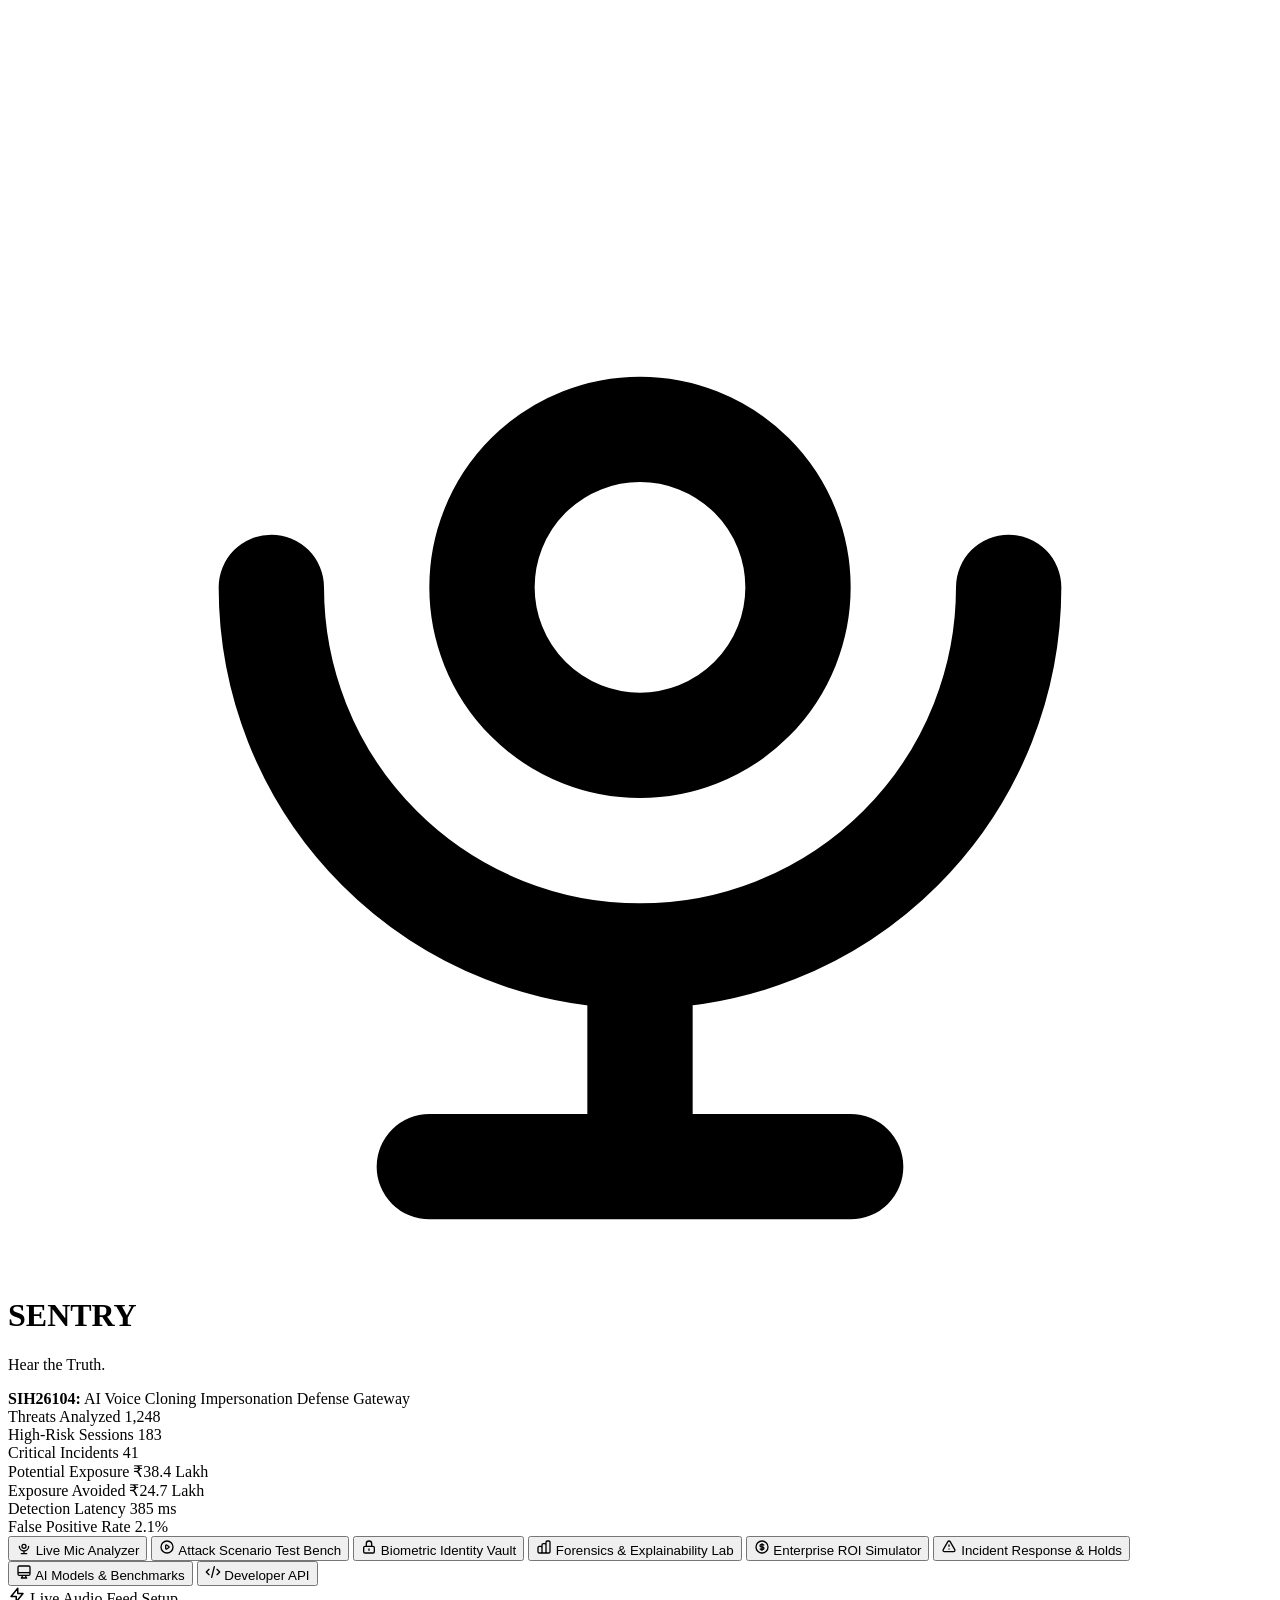
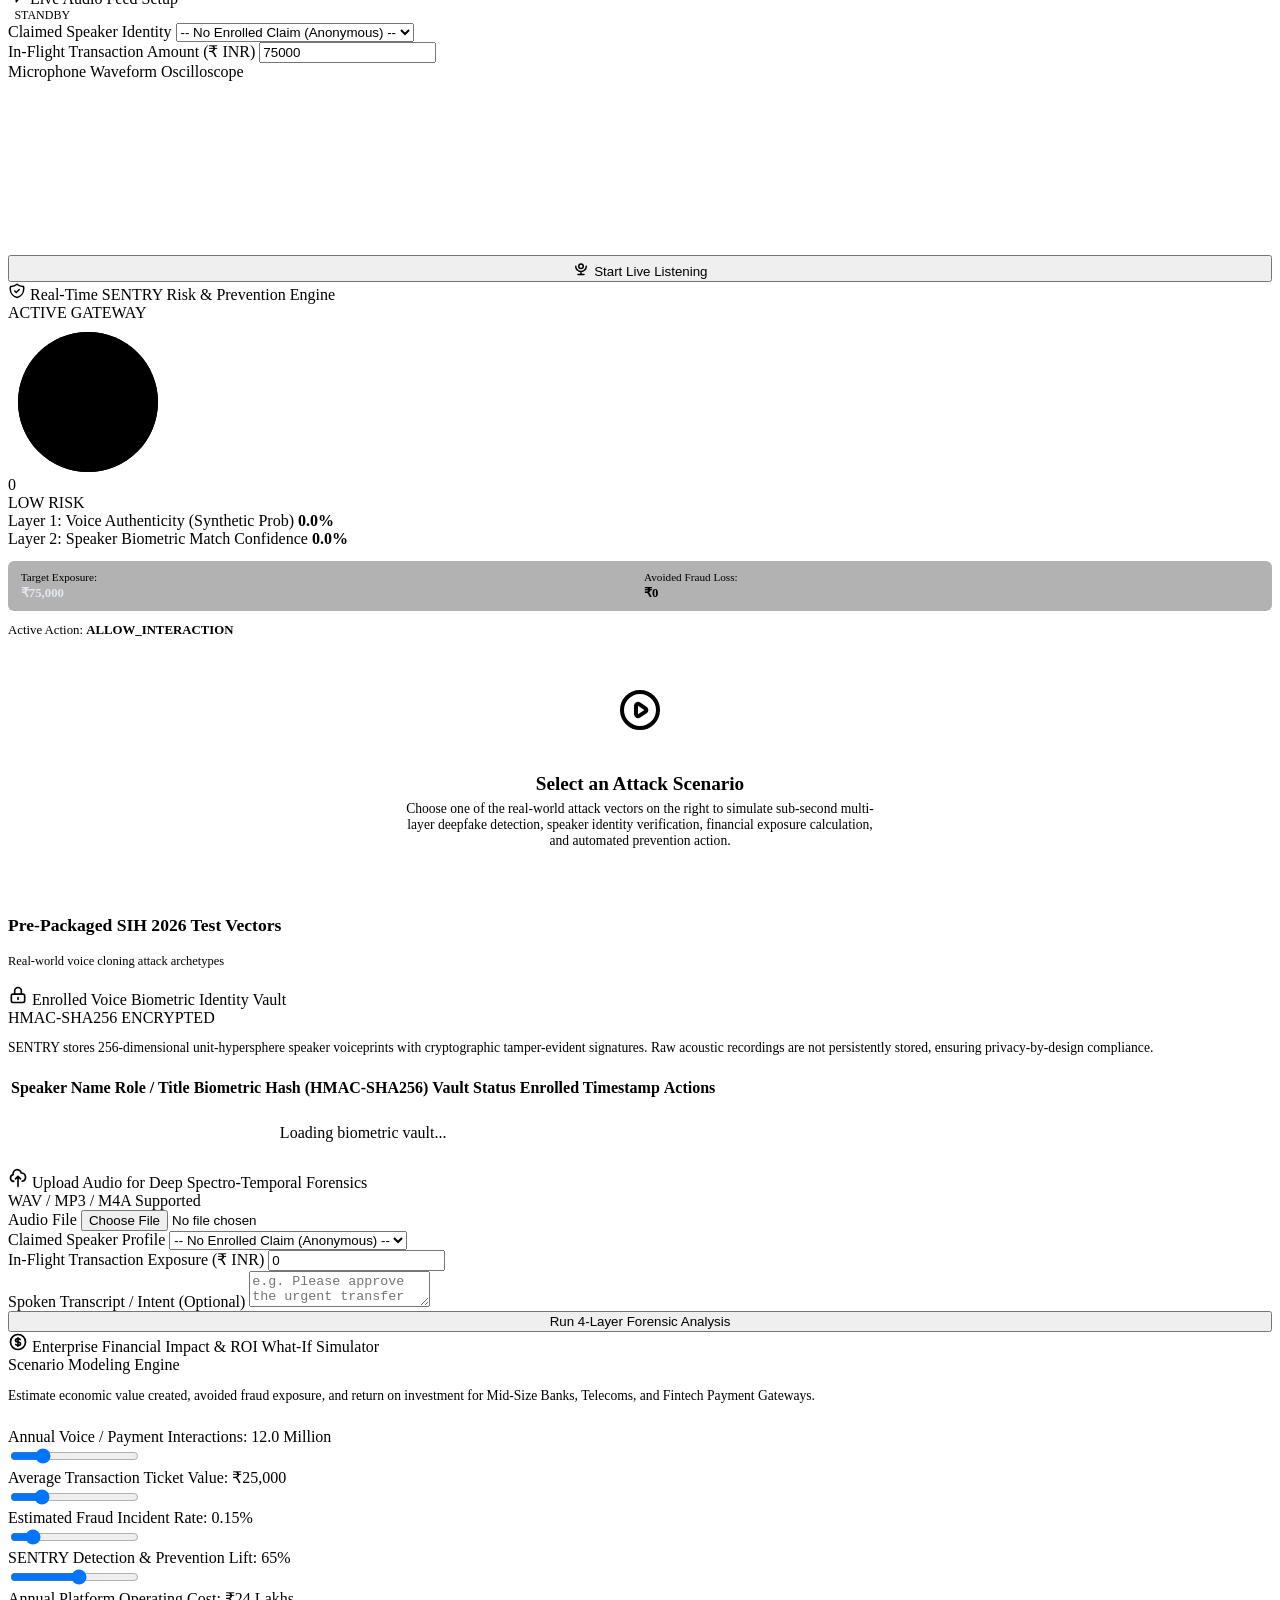
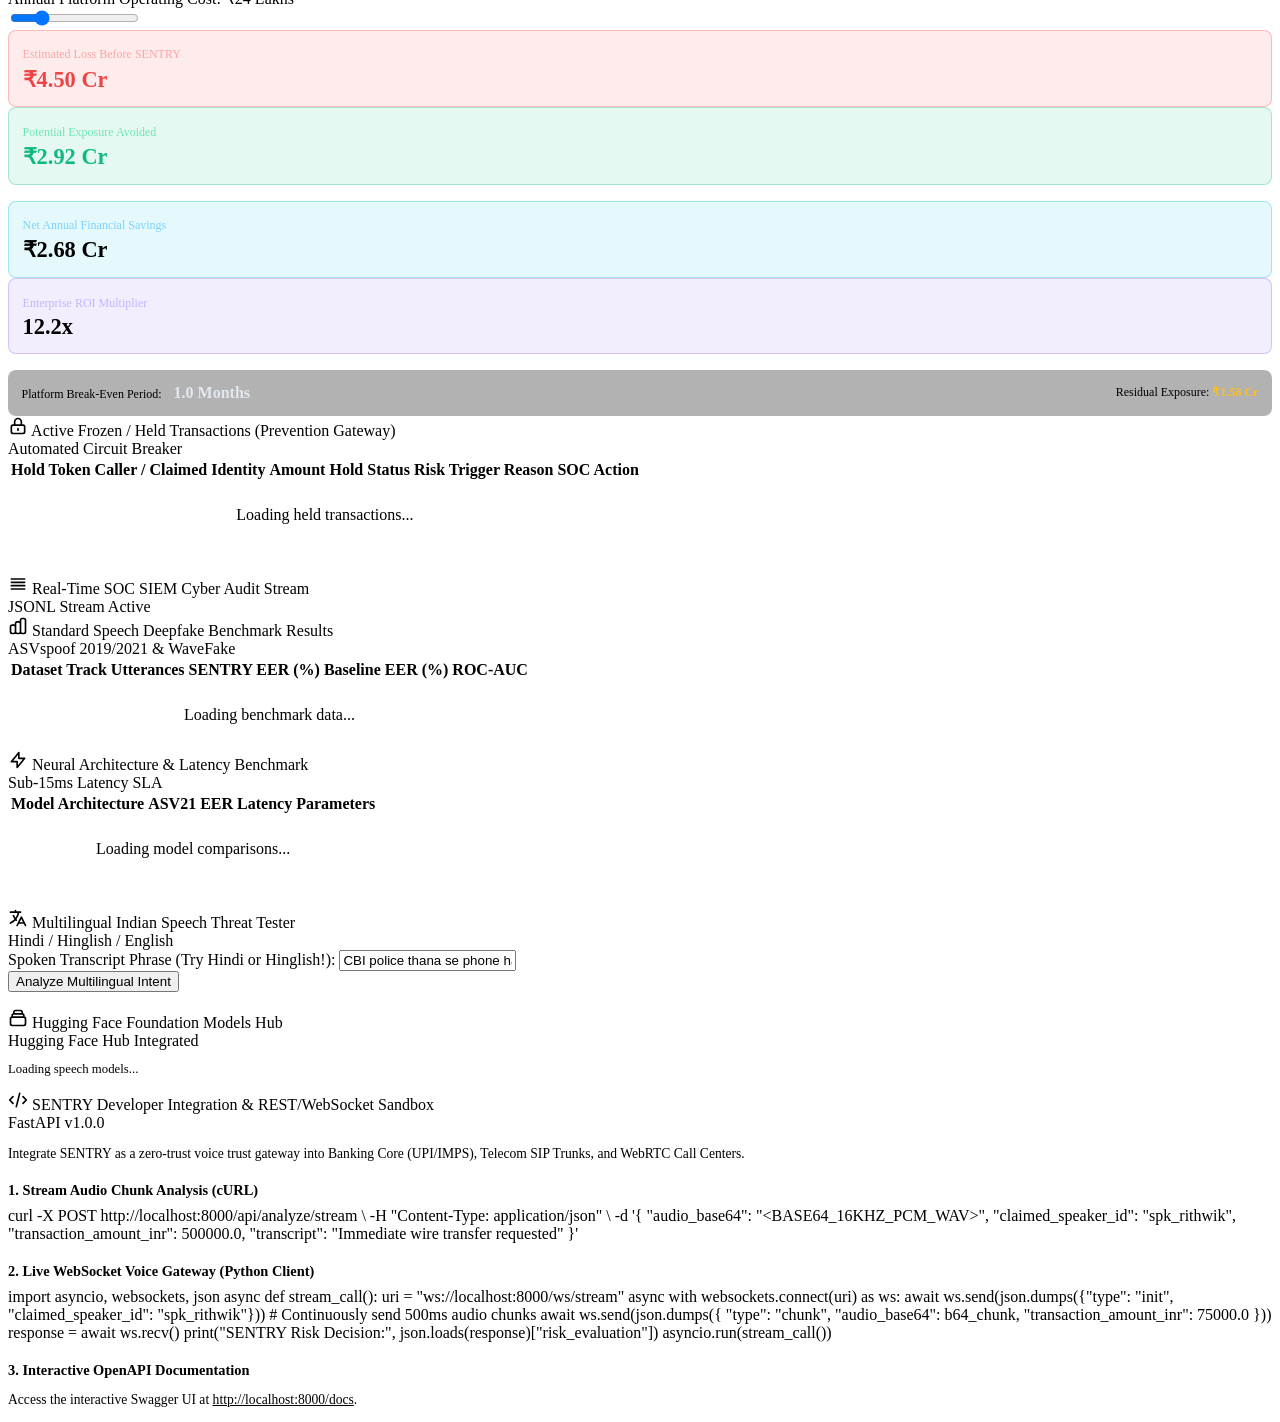
==== sentry/ui/static/index.html @ f6a217a4 "feat(api): add FastAPI REST/WebSocket server, CLI tool, and glassmorphic Web UI" ====
<!DOCTYPE html>
<html lang="en">
<head>
  <meta charset="UTF-8">
  <meta name="viewport" content="width=device-width, initial-scale=1.0">
  <title>SENTRY — AI Real-Time Voice Cloning Detection & Fraud Prevention Platform (SIH 2026)</title>
  <meta name="description" content="AI-Powered Real-Time Voice Cloning Detection, Speaker Biometric Verification, and Financial Prevention Platform. Smart India Hackathon 2026 Problem Statement SIH26104.">

  <!-- Google Fonts -->
  <link rel="preconnect" href="https://fonts.googleapis.com">
  <link rel="preconnect" href="https://fonts.gstatic.com" crossorigin>
  <link href="https://fonts.googleapis.com/css2?family=Inter:wght@400;500;600;700&family=JetBrains+Mono:wght@400;600&family=Outfit:wght@600;700;800;900&display=swap" rel="stylesheet">

  <link rel="stylesheet" href="/static/css/styles.css">
</head>
<body>

  <!-- Top App Header -->
  <header class="app-header">
    <div class="header-container">
      <div class="brand-section">
        <div class="brand-logo">
          <svg fill="none" stroke="currentColor" viewBox="0 0 24 24">
            <path stroke-linecap="round" stroke-linejoin="round" stroke-width="2" d="M19 11a7 7 0 01-7 7m0 0a7 7 0 01-7-7m7 7v4m0 0H8m4 0h4m-4-8a3 3 0 100-6 3 3 0 000 6z"/>
          </svg>
        </div>
        <div class="brand-title">
          <h1>SENTRY</h1>
          <p>Hear the Truth.</p>
        </div>
      </div>

      <div class="ps-badge">
        <div class="pulse-dot"></div>
        <span><strong>SIH26104:</strong> AI Voice Cloning Impersonation Defense Gateway</span>
      </div>
    </div>
  </header>

  <!-- Executive Global KPI Ribbon -->
  <section class="kpi-bar">
    <div class="kpi-container">
      <div class="kpi-card">
        <span class="kpi-label">Threats Analyzed</span>
        <span class="kpi-value cyan" id="kpi-threats">1,248</span>
      </div>
      <div class="kpi-card">
        <span class="kpi-label">High-Risk Sessions</span>
        <span class="kpi-value amber" id="kpi-high-risk">183</span>
      </div>
      <div class="kpi-card">
        <span class="kpi-label">Critical Incidents</span>
        <span class="kpi-value crimson" id="kpi-critical">41</span>
      </div>
      <div class="kpi-card">
        <span class="kpi-label">Potential Exposure</span>
        <span class="kpi-value" id="kpi-exposure">₹38.4 Lakh</span>
      </div>
      <div class="kpi-card">
        <span class="kpi-label">Exposure Avoided</span>
        <span class="kpi-value emerald" id="kpi-avoided">₹24.7 Lakh</span>
      </div>
      <div class="kpi-card">
        <span class="kpi-label">Detection Latency</span>
        <span class="kpi-value cyan">385 ms</span>
      </div>
      <div class="kpi-card">
        <span class="kpi-label">False Positive Rate</span>
        <span class="kpi-value emerald">2.1%</span>
      </div>
    </div>
  </section>

  <!-- Navigation Tabs -->
  <nav class="nav-tabs">
    <div class="tabs-container">
      <button class="tab-btn active" data-tab="tab-live-mic">
        <svg width="16" height="16" fill="none" stroke="currentColor" viewBox="0 0 24 24"><path stroke-linecap="round" stroke-linejoin="round" stroke-width="2" d="M19 11a7 7 0 01-7 7m0 0a7 7 0 01-7-7m7 7v4m0 0H8m4 0h4m-4-8a3 3 0 100-6 3 3 0 000 6z"/></svg>
        Live Mic Analyzer
      </button>
      <button class="tab-btn" data-tab="tab-scenarios">
        <svg width="16" height="16" fill="none" stroke="currentColor" viewBox="0 0 24 24"><path stroke-linecap="round" stroke-linejoin="round" stroke-width="2" d="M14.752 11.168l-3.197-2.132A1 1 0 0010 9.87v4.263a1 1 0 001.555.832l3.197-2.132a1 1 0 000-1.664z"/><path stroke-linecap="round" stroke-linejoin="round" stroke-width="2" d="M21 12a9 9 0 11-18 0 9 9 0 0118 0z"/></svg>
        Attack Scenario Test Bench
      </button>
      <button class="tab-btn" data-tab="tab-vault">
        <svg width="16" height="16" fill="none" stroke="currentColor" viewBox="0 0 24 24"><path stroke-linecap="round" stroke-linejoin="round" stroke-width="2" d="M12 15v2m-6 4h12a2 2 0 002-2v-6a2 2 0 00-2-2H6a2 2 0 00-2 2v6a2 2 0 002 2zm10-10V7a4 4 0 00-8 0v4h8z"/></svg>
        Biometric Identity Vault
      </button>
      <button class="tab-btn" data-tab="tab-forensics">
        <svg width="16" height="16" fill="none" stroke="currentColor" viewBox="0 0 24 24"><path stroke-linecap="round" stroke-linejoin="round" stroke-width="2" d="M9 19v-6a2 2 0 00-2-2H5a2 2 0 00-2 2v6a2 2 0 002 2h2a2 2 0 002-2zm0 0V9a2 2 0 012-2h2a2 2 0 012 2v10m-6 0a2 2 0 002 2h2a2 2 0 002-2m0 0V5a2 2 0 012-2h2a2 2 0 012 2v14a2 2 0 01-2 2h-2a2 2 0 01-2-2z"/></svg>
        Forensics & Explainability Lab
      </button>
      <button class="tab-btn" data-tab="tab-roi">
        <svg width="16" height="16" fill="none" stroke="currentColor" viewBox="0 0 24 24"><path stroke-linecap="round" stroke-linejoin="round" stroke-width="2" d="M12 8c-1.657 0-3 .895-3 2s1.343 2 3 2 3 .895 3 2-1.343 2-3 2m0-8c1.11 0 2.08.402 2.599 1M12 8V7m0 1v8m0 0v1m0-1c-1.11 0-2.08-.402-2.599-1M21 12a9 9 0 11-18 0 9 9 0 0118 0z"/></svg>
        Enterprise ROI Simulator
      </button>
      <button class="tab-btn" data-tab="tab-incidents">
        <svg width="16" height="16" fill="none" stroke="currentColor" viewBox="0 0 24 24"><path stroke-linecap="round" stroke-linejoin="round" stroke-width="2" d="M12 9v2m0 4h.01m-6.938 4h13.856c1.54 0 2.502-1.667 1.732-3L13.732 4c-.77-1.333-2.694-1.333-3.464 0L3.34 16c-.77 1.333.192 3 1.732 3z"/></svg>
        Incident Response & Holds
      </button>
      <button class="tab-btn" data-tab="tab-benchmarks">
        <svg width="16" height="16" fill="none" stroke="currentColor" viewBox="0 0 24 24"><path stroke-linecap="round" stroke-linejoin="round" stroke-width="2" d="M9.75 17L9 20l-1 1h8l-1-1-.75-3M3 13h18M5 17h14a2 2 0 002-2V5a2 2 0 00-2-2H5a2 2 0 00-2 2v10a2 2 0 002 2z"/></svg>
        AI Models & Benchmarks
      </button>
      <button class="tab-btn" data-tab="tab-api">

        <svg width="16" height="16" fill="none" stroke="currentColor" viewBox="0 0 24 24"><path stroke-linecap="round" stroke-linejoin="round" stroke-width="2" d="M10 20l4-16m4 4l4 4-4 4M6 16l-4-4 4-4"/></svg>
        Developer API
      </button>
    </div>
  </nav>

  <!-- Main Content Panels -->
  <main class="main-wrapper">

    <!-- ==================== TAB 1: LIVE MIC STREAM ==================== -->
    <div class="tab-panel active" id="tab-live-mic">
      <div class="grid-1-2">
        
        <!-- Stream Control & Session Setup -->
        <div class="glass-card">
          <div class="card-header">
            <div class="card-title">
              <svg width="18" height="18" fill="none" stroke="currentColor" viewBox="0 0 24 24"><path stroke-linecap="round" stroke-linejoin="round" stroke-width="2" d="M13 10V3L4 14h7v7l9-11h-7z"/></svg>
              Live Audio Feed Setup
            </div>
            <div style="display:flex; align-items:center; gap:0.4rem;">
              <div id="mic-status-pulse" class="pulse-dot"></div>
              <span id="mic-status-label" style="font-size:0.75rem; color:var(--text-muted);">STANDBY</span>
            </div>
          </div>

          <div class="form-group">
            <label class="form-label">Claimed Speaker Identity</label>
            <select id="live-claimed-speaker" class="form-select">
              <option value="">-- No Enrolled Claim (Anonymous) --</option>
            </select>
          </div>

          <div class="form-group">
            <label class="form-label">In-Flight Transaction Amount (₹ INR)</label>
            <input type="number" id="live-tx-amount" class="form-input" placeholder="e.g. 75000" value="75000">
          </div>

          <!-- Real-Time Oscilloscope Box -->
          <div class="form-group">
            <label class="form-label">Microphone Waveform Oscilloscope</label>
            <div class="visualizer-box">
              <canvas id="mic-visualizer" class="visualizer-canvas"></canvas>
            </div>
          </div>

          <div style="display:flex; gap:0.75rem; margin-top:1.25rem;">
            <button id="btn-start-mic" class="btn btn-primary" style="flex:1;">
              <svg width="18" height="18" fill="none" stroke="currentColor" viewBox="0 0 24 24"><path stroke-linecap="round" stroke-linejoin="round" stroke-width="2" d="M19 11a7 7 0 01-7 7m0 0a7 7 0 01-7-7m7 7v4m0 0H8m4 0h4m-4-8a3 3 0 100-6 3 3 0 000 6z"/></svg>
              Start Live Listening
            </button>
            <button id="btn-stop-mic" class="btn btn-danger" style="flex:1; display:none;">
              <svg width="18" height="18" fill="none" stroke="currentColor" viewBox="0 0 24 24"><path stroke-linecap="round" stroke-linejoin="round" stroke-width="2" d="M21 12a9 9 0 11-18 0 9 9 0 0118 0z"/><path stroke-linecap="round" stroke-linejoin="round" stroke-width="2" d="M9 10a1 1 0 011-1h4a1 1 0 011 1v4a1 1 0 01-1 1h-4a1 1 0 01-1-1v-4z"/></svg>
              Stop Stream
            </button>
          </div>
        </div>

        <!-- Real-Time Multi-Signal Gauge & Live Risk Assessment -->
        <div class="glass-card">
          <div class="card-header">
            <div class="card-title">
              <svg width="18" height="18" fill="none" stroke="currentColor" viewBox="0 0 24 24"><path stroke-linecap="round" stroke-linejoin="round" stroke-width="2" d="M9 12l2 2 4-4m5.618-4.016A11.955 11.955 0 0112 2.944a11.955 11.955 0 01-8.618 3.04A12.02 12.02 0 003 9c0 5.591 3.824 10.29 9 11.622 5.176-1.332 9-6.03 9-11.622 0-1.042-.133-2.052-.382-3.016z"/></svg>
              Real-Time SENTRY Risk & Prevention Engine
            </div>
            <span class="badge badge-low" id="live-action-badge">ACTIVE GATEWAY</span>
          </div>

          <div id="live-alert-banner" class="prevention-banner CRITICAL" style="display:none;"></div>

          <div class="grid-2" style="align-items:center;">
            
            <!-- Dynamic Circular Risk Gauge -->
            <div class="risk-gauge-container">
              <div class="risk-circle">
                <svg>
                  <circle class="risk-circle-bg" cx="80" cy="80" r="70"></circle>
                  <circle id="live-gauge-circle" class="risk-circle-val" cx="80" cy="80" r="70"></circle>
                </svg>
                <div class="risk-number-overlay">
                  <div class="score" id="live-gauge-score">0</div>
                  <div class="tier-label" id="live-gauge-tier" style="color:var(--accent-emerald);">LOW RISK</div>
                </div>
              </div>
            </div>

            <!-- Multi-Signal Real-Time Metric Indicators -->
            <div>
              <div class="metric-row">
                <div class="metric-header">
                  <span>Layer 1: Voice Authenticity (Synthetic Prob)</span>
                  <strong id="live-synth-prob">0.0%</strong>
                </div>
                <div class="progress-track">
                  <div id="live-synth-bar" class="progress-fill" style="width:0%; background:#10b981;"></div>
                </div>
              </div>

              <div class="metric-row">
                <div class="metric-header">
                  <span>Layer 2: Speaker Biometric Match Confidence</span>
                  <strong id="live-spk-match">0.0%</strong>
                </div>
                <div class="progress-track">
                  <div id="live-spk-bar" class="progress-fill" style="width:0%; background:#10b981;"></div>
                </div>
              </div>

              <div style="background:rgba(0,0,0,0.3); border-radius:6px; padding:0.6rem 0.8rem; margin-top:0.8rem; display:grid; grid-template-columns:1fr 1fr; gap:0.5rem; font-size:0.8rem;">
                <div>
                  <span style="color:var(--text-muted); font-size:0.7rem;">Target Exposure:</span>
                  <strong id="live-exposure-val" style="display:block; color:#e2e8f0;">₹75,000</strong>
                </div>
                <div>
                  <span style="color:var(--text-muted); font-size:0.7rem;">Avoided Fraud Loss:</span>
                  <strong id="live-avoided-val" style="display:block; color:var(--accent-emerald);">₹0</strong>
                </div>
              </div>

              <div style="margin-top:0.75rem; font-size:0.8rem; color:var(--text-secondary);">
                Active Action: <strong id="live-action-text" style="color:var(--accent-cyan);">ALLOW_INTERACTION</strong>
              </div>
            </div>

          </div>
        </div>

      </div>
    </div>

    <!-- ==================== TAB 2: SCENARIOS ==================== -->
    <div class="tab-panel" id="tab-scenarios">
      <div class="grid-2-1">
        
        <!-- Scenario Results & Forensics View -->
        <div id="scenario-result-view">
          <div class="glass-card" style="text-align:center; padding:3rem 1.5rem;">
            <svg style="width:48px; height:48px; margin:0 auto 1rem; color:var(--accent-cyan);" fill="none" stroke="currentColor" viewBox="0 0 24 24">
              <path stroke-linecap="round" stroke-linejoin="round" stroke-width="2" d="M14.752 11.168l-3.197-2.132A1 1 0 0010 9.87v4.263a1 1 0 001.555.832l3.197-2.132a1 1 0 000-1.664z"/>
              <path stroke-linecap="round" stroke-linejoin="round" stroke-width="2" d="M21 12a9 9 0 11-18 0 9 9 0 0118 0z"/>
            </svg>
            <h3 style="font-family:var(--font-display); font-size:1.2rem; margin-bottom:0.4rem;">Select an Attack Scenario</h3>
            <p style="color:var(--text-secondary); max-width:480px; margin:0 auto; font-size:0.85rem;">
              Choose one of the real-world attack vectors on the right to simulate sub-second multi-layer deepfake detection, speaker identity verification, financial exposure calculation, and automated prevention action.
            </p>
          </div>
        </div>

        <!-- Scenario Selector Grid -->
        <div>
          <div style="margin-bottom:1rem;">
            <h3 style="font-family:var(--font-display); font-size:1.1rem;">Pre-Packaged SIH 2026 Test Vectors</h3>
            <p style="font-size:0.78rem; color:var(--text-muted);">Real-world voice cloning attack archetypes</p>
          </div>
          <div id="scenarios-container" class="scenario-grid"></div>
        </div>

      </div>
    </div>

    <!-- ==================== TAB 3: BIOMETRIC VAULT ==================== -->
    <div class="tab-panel" id="tab-vault">
      <div class="glass-card">
        <div class="card-header">
          <div class="card-title">
            <svg width="20" height="20" fill="none" stroke="currentColor" viewBox="0 0 24 24"><path stroke-linecap="round" stroke-linejoin="round" stroke-width="2" d="M12 15v2m-6 4h12a2 2 0 002-2v-6a2 2 0 00-2-2H6a2 2 0 00-2 2v6a2 2 0 002 2zm10-10V7a4 4 0 00-8 0v4h8z"/></svg>
            Enrolled Voice Biometric Identity Vault
          </div>
          <span class="badge badge-low">HMAC-SHA256 ENCRYPTED</span>
        </div>

        <p style="font-size:0.85rem; color:var(--text-secondary); margin-bottom:1.25rem;">
          SENTRY stores 256-dimensional unit-hypersphere speaker voiceprints with cryptographic tamper-evident signatures. Raw acoustic recordings are not persistently stored, ensuring privacy-by-design compliance.
        </p>

        <div style="overflow-x:auto;">
          <table class="data-table">
            <thead>
              <tr>
                <th>Speaker Name</th>
                <th>Role / Title</th>
                <th>Biometric Hash (HMAC-SHA256)</th>
                <th>Vault Status</th>
                <th>Enrolled Timestamp</th>
                <th>Actions</th>
              </tr>
            </thead>
            <tbody id="speakers-table-body">
              <tr><td colspan="6" style="text-align:center; padding:1.5rem;">Loading biometric vault...</td></tr>
            </tbody>
          </table>
        </div>
      </div>
    </div>

    <!-- ==================== TAB 4: FORENSICS & UPLOAD ==================== -->
    <div class="tab-panel" id="tab-forensics">
      <div class="glass-card">
        <div class="card-header">
          <div class="card-title">
            <svg width="20" height="20" fill="none" stroke="currentColor" viewBox="0 0 24 24"><path stroke-linecap="round" stroke-linejoin="round" stroke-width="2" d="M7 16a4 4 0 01-.88-7.903A5 5 0 1115.9 6L16 6a5 5 0 011 9.9M15 13l-3-3m0 0l-3 3m3-3v12"/></svg>
            Upload Audio for Deep Spectro-Temporal Forensics
          </div>
          <span class="badge badge-low">WAV / MP3 / M4A Supported</span>
        </div>

        <form id="audio-upload-form" class="grid-2">
          <div>
            <div class="form-group">
              <label class="form-label">Audio File</label>
              <input type="file" id="upload-audio-file" accept="audio/*" class="form-input" required>
            </div>
            <div class="form-group">
              <label class="form-label">Claimed Speaker Profile</label>
              <select id="upload-claimed-speaker" class="form-select">
                <option value="">-- No Enrolled Claim (Anonymous) --</option>
              </select>
            </div>
          </div>
          <div>
            <div class="form-group">
              <label class="form-label">In-Flight Transaction Exposure (₹ INR)</label>
              <input type="number" id="upload-tx-amount" class="form-input" placeholder="e.g. 500000" value="0">
            </div>
            <div class="form-group">
              <label class="form-label">Spoken Transcript / Intent (Optional)</label>
              <textarea id="upload-transcript" class="form-textarea" rows="2" placeholder="e.g. Please approve the urgent transfer immediately"></textarea>
            </div>
          </div>
          <div style="grid-column: 1 / -1;">
            <button type="submit" class="btn btn-primary" style="width:100%;">
              Run 4-Layer Forensic Analysis
            </button>
          </div>
        </form>

        <div id="upload-result-container"></div>
      </div>
    </div>

    <!-- ==================== TAB 5: ROI SIMULATOR ==================== -->
    <div class="tab-panel" id="tab-roi">
      <div class="glass-card">
        <div class="card-header">
          <div class="card-title">
            <svg width="20" height="20" fill="none" stroke="currentColor" viewBox="0 0 24 24"><path stroke-linecap="round" stroke-linejoin="round" stroke-width="2" d="M12 8c-1.657 0-3 .895-3 2s1.343 2 3 2 3 .895 3 2-1.343 2-3 2m0-8c1.11 0 2.08.402 2.599 1M12 8V7m0 1v8m0 0v1m0-1c-1.11 0-2.08-.402-2.599-1M21 12a9 9 0 11-18 0 9 9 0 0118 0z"/></svg>
            Enterprise Financial Impact & ROI What-If Simulator
          </div>
          <span class="badge badge-low">Scenario Modeling Engine</span>
        </div>

        <p style="font-size:0.85rem; color:var(--text-secondary); margin-bottom:1.5rem;">
          Estimate economic value created, avoided fraud exposure, and return on investment for Mid-Size Banks, Telecoms, and Fintech Payment Gateways.
        </p>

        <div class="grid-2">
          
          <!-- Interactive Sliders -->
          <div>
            <div class="slider-group">
              <div class="slider-label">
                <span>Annual Voice / Payment Interactions:</span>
                <span class="slider-val" id="val-annual-calls">12.0 Million</span>
              </div>
              <input type="range" id="roi-annual-calls" class="range-slider" min="1000000" max="50000000" step="1000000" value="12000000">
            </div>

            <div class="slider-group">
              <div class="slider-label">
                <span>Average Transaction Ticket Value:</span>
                <span class="slider-val" id="val-avg-ticket">₹25,000</span>
              </div>
              <input type="range" id="roi-avg-ticket" class="range-slider" min="5000" max="100000" step="5000" value="25000">
            </div>

            <div class="slider-group">
              <div class="slider-label">
                <span>Estimated Fraud Incident Rate:</span>
                <span class="slider-val" id="val-fraud-rate">0.15%</span>
              </div>
              <input type="range" id="roi-fraud-rate" class="range-slider" min="0.02" max="1.00" step="0.01" value="0.15">
            </div>

            <div class="slider-group">
              <div class="slider-label">
                <span>SENTRY Detection & Prevention Lift:</span>
                <span class="slider-val" id="val-efficacy">65%</span>
              </div>
              <input type="range" id="roi-efficacy" class="range-slider" min="30" max="95" step="5" value="65">
            </div>

            <div class="slider-group">
              <div class="slider-label">
                <span>Annual Platform Operating Cost:</span>
                <span class="slider-val" id="val-cost">₹24 Lakhs</span>
              </div>
              <input type="range" id="roi-cost" class="range-slider" min="500000" max="10000000" step="500000" value="2400000">
            </div>
          </div>

          <!-- Output Metric Cards -->
          <div style="display:flex; flex-direction:column; justify-content:space-between; gap:1rem;">
            <div class="grid-2">
              <div style="background:rgba(239,68,68,0.1); border:1px solid rgba(239,68,68,0.3); padding:0.85rem; border-radius:8px;">
                <span style="font-size:0.75rem; color:#fca5a5;">Estimated Loss Before SENTRY</span>
                <strong id="res-exposure-before" style="font-size:1.4rem; color:#ef4444; display:block; margin-top:0.2rem;">₹4.50 Cr</strong>
              </div>
              <div style="background:rgba(16,185,129,0.1); border:1px solid rgba(16,185,129,0.3); padding:0.85rem; border-radius:8px;">
                <span style="font-size:0.75rem; color:#6ee7b7;">Potential Exposure Avoided</span>
                <strong id="res-avoided-loss" style="font-size:1.4rem; color:#10b981; display:block; margin-top:0.2rem;">₹2.92 Cr</strong>
              </div>
            </div>

            <div class="grid-2">
              <div style="background:rgba(6,182,212,0.1); border:1px solid rgba(6,182,212,0.3); padding:0.85rem; border-radius:8px;">
                <span style="font-size:0.75rem; color:#7dd3fc;">Net Annual Financial Savings</span>
                <strong id="res-net-savings" style="font-size:1.4rem; color:var(--accent-cyan); display:block; margin-top:0.2rem;">₹2.68 Cr</strong>
              </div>
              <div style="background:rgba(139,92,246,0.1); border:1px solid rgba(139,92,246,0.3); padding:0.85rem; border-radius:8px;">
                <span style="font-size:0.75rem; color:#c4b5fd;">Enterprise ROI Multiplier</span>
                <strong id="res-roi-mult" style="font-size:1.4rem; color:var(--accent-violet); display:block; margin-top:0.2rem;">12.2x</strong>
              </div>
            </div>

            <div style="background:rgba(0,0,0,0.3); padding:0.85rem; border-radius:8px; display:flex; justify-content:space-between; align-items:center;">
              <div>
                <span style="font-size:0.75rem; color:var(--text-muted);">Platform Break-Even Period:</span>
                <strong id="res-breakeven" style="color:#e2e8f0; margin-left:0.5rem;">1.0 Months</strong>
              </div>
              <div style="font-size:0.75rem; color:var(--text-muted);">
                Residual Exposure: <strong id="res-residual-exposure" style="color:#fbbf24;">₹1.58 Cr</strong>
              </div>
            </div>
          </div>

        </div>
      </div>
    </div>

    <!-- ==================== TAB 6: INCIDENT RESPONSE & HOLDS ==================== -->
    <div class="tab-panel" id="tab-incidents">
      <div class="glass-card" style="margin-bottom:1.5rem;">
        <div class="card-header">
          <div class="card-title">
            <svg width="20" height="20" fill="none" stroke="currentColor" viewBox="0 0 24 24"><path stroke-linecap="round" stroke-linejoin="round" stroke-width="2" d="M12 15v2m-6 4h12a2 2 0 002-2v-6a2 2 0 00-2-2H6a2 2 0 00-2 2v6a2 2 0 002 2zm10-10V7a4 4 0 00-8 0v4h8z"/></svg>
            Active Frozen / Held Transactions (Prevention Gateway)
          </div>
          <span class="badge badge-critical">Automated Circuit Breaker</span>
        </div>

        <div style="overflow-x:auto;">
          <table class="data-table">
            <thead>
              <tr>
                <th>Hold Token</th>
                <th>Caller / Claimed Identity</th>
                <th>Amount</th>
                <th>Hold Status</th>
                <th>Risk Trigger Reason</th>
                <th>SOC Action</th>
              </tr>
            </thead>
            <tbody id="held-transactions-body">
              <tr><td colspan="6" style="text-align:center; padding:1.5rem;">Loading held transactions...</td></tr>
            </tbody>
          </table>
        </div>
      </div>

      <!-- Real-Time SOC Cyber Audit Stream -->
      <div class="glass-card">
        <div class="card-header">
          <div class="card-title">
            <svg width="20" height="20" fill="none" stroke="currentColor" viewBox="0 0 24 24"><path stroke-linecap="round" stroke-linejoin="round" stroke-width="2" d="M4 6h16M4 10h16M4 14h16M4 18h16"/></svg>
            Real-Time SOC SIEM Cyber Audit Stream
          </div>
          <span class="badge badge-low">JSONL Stream Active</span>
        </div>
        <div id="soc-audit-stream" style="max-height:300px; overflow-y:auto;"></div>
      </div>
    </div>

    <!-- ==================== TAB: AI BENCHMARKS & DATASETS ==================== -->
    <div class="tab-panel" id="tab-benchmarks">
      <div class="grid-2" style="margin-bottom:1.5rem;">
        
        <!-- Benchmark Datasets Performance Table -->
        <div class="glass-card">
          <div class="card-header">
            <div class="card-title">
              <svg width="20" height="20" fill="none" stroke="currentColor" viewBox="0 0 24 24"><path stroke-linecap="round" stroke-linejoin="round" stroke-width="2" d="M9 19v-6a2 2 0 00-2-2H5a2 2 0 00-2 2v6a2 2 0 002 2h2a2 2 0 002-2zm0 0V9a2 2 0 012-2h2a2 2 0 012 2v10m-6 0a2 2 0 002 2h2a2 2 0 002-2m0 0V5a2 2 0 012-2h2a2 2 0 012 2v14a2 2 0 01-2 2h-2a2 2 0 01-2-2z"/></svg>
              Standard Speech Deepfake Benchmark Results
            </div>
            <span class="badge badge-low">ASVspoof 2019/2021 & WaveFake</span>
          </div>
          <div style="overflow-x:auto;">
            <table class="data-table">
              <thead>
                <tr>
                  <th>Dataset Track</th>
                  <th>Utterances</th>
                  <th>SENTRY EER (%)</th>
                  <th>Baseline EER (%)</th>
                  <th>ROC-AUC</th>
                </tr>
              </thead>
              <tbody id="benchmark-datasets-body">
                <tr><td colspan="5" style="text-align:center; padding:1.5rem;">Loading benchmark data...</td></tr>
              </tbody>
            </table>
          </div>
        </div>

        <!-- Neural Architecture Comparison -->
        <div class="glass-card">
          <div class="card-header">
            <div class="card-title">
              <svg width="20" height="20" fill="none" stroke="currentColor" viewBox="0 0 24 24"><path stroke-linecap="round" stroke-linejoin="round" stroke-width="2" d="M13 10V3L4 14h7v7l9-11h-7z"/></svg>
              Neural Architecture & Latency Benchmark
            </div>
            <span class="badge badge-low">Sub-15ms Latency SLA</span>
          </div>
          <div style="overflow-x:auto;">
            <table class="data-table">
              <thead>
                <tr>
                  <th>Model Architecture</th>
                  <th>ASV21 EER</th>
                  <th>Latency</th>
                  <th>Parameters</th>
                </tr>
              </thead>
              <tbody id="model-comparison-body">
                <tr><td colspan="4" style="text-align:center; padding:1.5rem;">Loading model comparisons...</td></tr>
              </tbody>
            </table>
          </div>
        </div>

      </div>

      <!-- Multilingual Intent Tester & Foundation Model Hub -->
      <div class="grid-2">
        
        <!-- Multilingual Hindi / Hinglish Intent Tester -->
        <div class="glass-card">
          <div class="card-header">
            <div class="card-title">
              <svg width="20" height="20" fill="none" stroke="currentColor" viewBox="0 0 24 24"><path stroke-linecap="round" stroke-linejoin="round" stroke-width="2" d="M3 5h12M9 3v2m1.048 9.5A18.022 18.022 0 016.412 9m6.088 9h7M11 21l5-10 5 10M12.751 5C11.783 10.77 8.07 15.61 3 18.129"/></svg>
              Multilingual Indian Speech Threat Tester
            </div>
            <span class="badge badge-low">Hindi / Hinglish / English</span>
          </div>
          <div class="form-group">
            <label class="form-label">Spoken Transcript Phrase (Try Hindi or Hinglish!):</label>
            <input type="text" id="ml-test-input" class="form-input" value="CBI police thana se phone hai. Giraftari warrant nikla hai, turant paise transfer karo!">
          </div>
          <button class="btn btn-primary btn-sm" onclick="App.testMultilingualPhrase()">
            Analyze Multilingual Intent
          </button>
          <div id="ml-test-result" style="margin-top:1rem;"></div>
        </div>

        <!-- Hugging Face Foundation Model Hub -->
        <div class="glass-card">
          <div class="card-header">
            <div class="card-title">
              <svg width="20" height="20" fill="none" stroke="currentColor" viewBox="0 0 24 24"><path stroke-linecap="round" stroke-linejoin="round" stroke-width="2" d="M19 11H5m14 0a2 2 0 012 2v6a2 2 0 01-2 2H5a2 2 0 01-2-2v-6a2 2 0 012-2m14 0V9a2 2 0 00-2-2M5 11V9a2 2 0 012-2m0 0V5a2 2 0 012-2h6a2 2 0 012 2v2M7 7h10"/></svg>
              Hugging Face Foundation Models Hub
            </div>
            <span class="badge badge-low">Hugging Face Hub Integrated</span>
          </div>
          <div id="foundation-models-list" style="display:flex; flex-direction:column; gap:0.6rem;">
            <p style="font-size:0.8rem; color:var(--text-muted);">Loading speech models...</p>
          </div>
        </div>

      </div>
    </div>

    <!-- ==================== TAB 7: DEVELOPER API PLAYGROUND ==================== -->
    <div class="tab-panel" id="tab-api">

      <div class="glass-card">
        <div class="card-header">
          <div class="card-title">
            <svg width="20" height="20" fill="none" stroke="currentColor" viewBox="0 0 24 24"><path stroke-linecap="round" stroke-linejoin="round" stroke-width="2" d="M10 20l4-16m4 4l4 4-4 4M6 16l-4-4 4-4"/></svg>
            SENTRY Developer Integration & REST/WebSocket Sandbox
          </div>
          <span class="badge badge-low">FastAPI v1.0.0</span>
        </div>

        <p style="font-size:0.85rem; color:var(--text-secondary); margin-bottom:1.25rem;">
          Integrate SENTRY as a zero-trust voice trust gateway into Banking Core (UPI/IMPS), Telecom SIP Trunks, and WebRTC Call Centers.
        </p>

        <h4 style="font-size:0.9rem; color:var(--accent-cyan); margin-bottom:0.5rem;">1. Stream Audio Chunk Analysis (cURL)</h4>
        <div class="code-box">curl -X POST http://localhost:8000/api/analyze/stream \
  -H "Content-Type: application/json" \
  -d '{
    "audio_base64": "&lt;BASE64_16KHZ_PCM_WAV&gt;",
    "claimed_speaker_id": "spk_rithwik",
    "transaction_amount_inr": 500000.0,
    "transcript": "Immediate wire transfer requested"
  }'</div>

        <h4 style="font-size:0.9rem; color:var(--accent-cyan); margin:1.25rem 0 0.5rem;">2. Live WebSocket Voice Gateway (Python Client)</h4>
        <div class="code-box">import asyncio, websockets, json

async def stream_call():
    uri = "ws://localhost:8000/ws/stream"
    async with websockets.connect(uri) as ws:
        await ws.send(json.dumps({"type": "init", "claimed_speaker_id": "spk_rithwik"}))
        # Continuously send 500ms audio chunks
        await ws.send(json.dumps({
            "type": "chunk", 
            "audio_base64": b64_chunk,
            "transaction_amount_inr": 75000.0
        }))
        response = await ws.recv()
        print("SENTRY Risk Decision:", json.loads(response)["risk_evaluation"])

asyncio.run(stream_call())</div>

        <h4 style="font-size:0.9rem; color:var(--accent-cyan); margin:1.25rem 0 0.5rem;">3. Interactive OpenAPI Documentation</h4>
        <p style="font-size:0.85rem; color:var(--text-secondary);">
          Access the interactive Swagger UI at <a href="/docs" target="_blank" style="color:var(--accent-cyan); text-decoration:underline;">http://localhost:8000/docs</a>.
        </p>
      </div>
    </div>

  </main>

  <!-- Scripts -->
  <script src="/static/js/charts.js"></script>
  <script src="/static/js/audio_streamer.js"></script>
  <script src="/static/js/scenarios.js"></script>
  <script src="/static/js/app.js"></script>
</body>
</html>
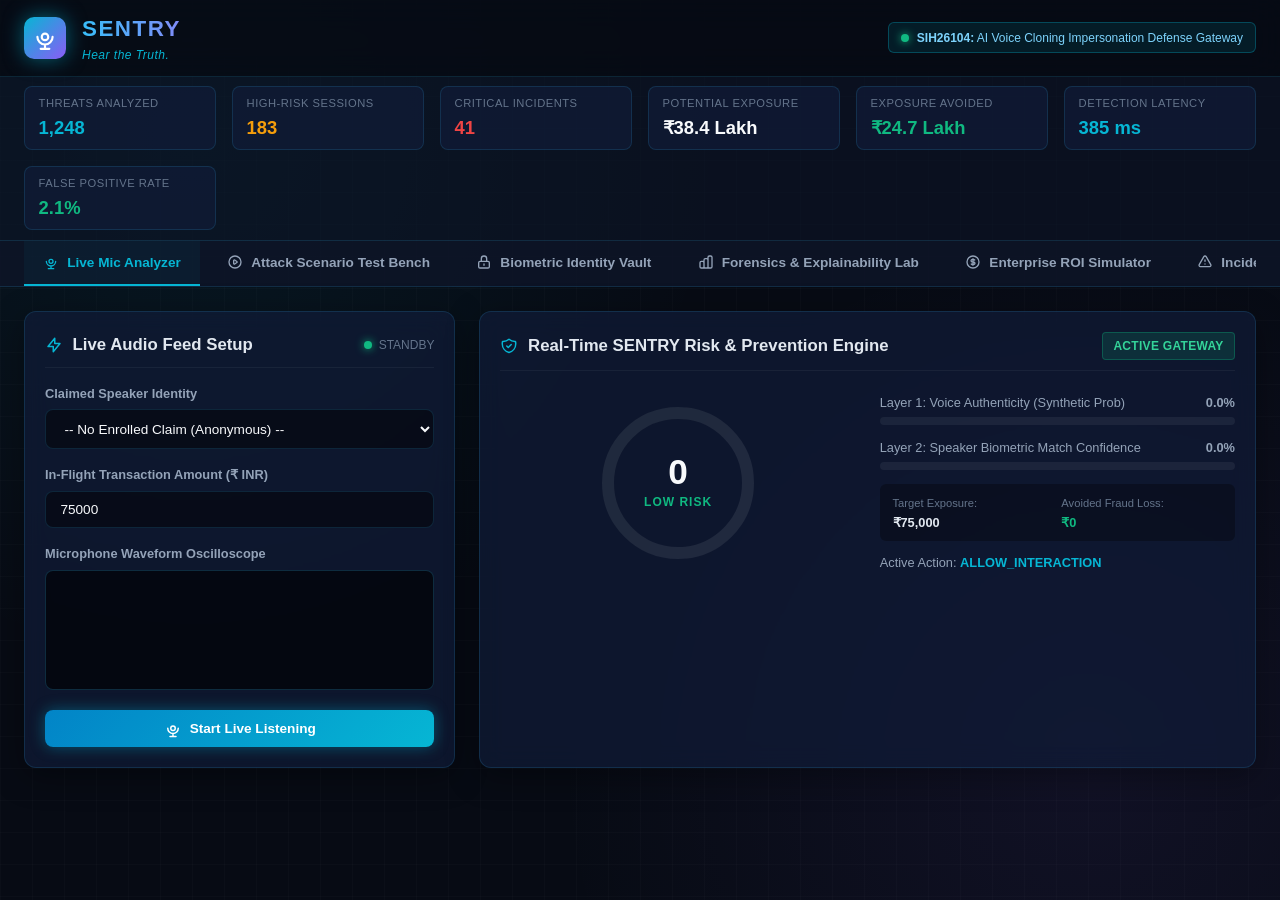
==== commit 2f983eec: "feat(deploy): add GitHub Pages workflow, Vercel config, and static simulation fallbacks" ====
--- a/sentry/ui/static/index.html
+++ b/sentry/ui/static/index.html
@@ -11,7 +11,7 @@
   <link rel="preconnect" href="https://fonts.gstatic.com" crossorigin>
   <link href="https://fonts.googleapis.com/css2?family=Inter:wght@400;500;600;700&family=JetBrains+Mono:wght@400;600&family=Outfit:wght@600;700;800;900&display=swap" rel="stylesheet">
 
-  <link rel="stylesheet" href="/static/css/styles.css">
+  <link rel="stylesheet" href="css/styles.css">
 </head>
 <body>
 
@@ -638,9 +638,9 @@
   </main>
 
   <!-- Scripts -->
-  <script src="/static/js/charts.js"></script>
-  <script src="/static/js/audio_streamer.js"></script>
-  <script src="/static/js/scenarios.js"></script>
-  <script src="/static/js/app.js"></script>
+  <script src="js/charts.js"></script>
+  <script src="js/audio_streamer.js"></script>
+  <script src="js/scenarios.js"></script>
+  <script src="js/app.js"></script>
 </body>
 </html>
--- a/sentry/ui/static/css/styles.css
+++ b/sentry/ui/static/css/styles.css
@@ -0,0 +1,689 @@
+/* SENTRY - Cyber-Defense Glassmorphism Design System */
+:root {
+  --bg-primary: #070b14;
+  --bg-secondary: #0d1527;
+  --bg-card: rgba(17, 28, 56, 0.7);
+  --bg-card-hover: rgba(23, 38, 75, 0.85);
+  --border-color: rgba(56, 189, 248, 0.15);
+  --border-glow: rgba(6, 182, 212, 0.4);
+  
+  --text-primary: #f8fafc;
+  --text-secondary: #94a3b8;
+  --text-muted: #64748b;
+  
+  --accent-cyan: #06b6d4;
+  --accent-blue: #3b82f6;
+  --accent-violet: #8b5cf6;
+  --accent-emerald: #10b981;
+  --accent-amber: #f59e0b;
+  --accent-crimson: #ef4444;
+
+  --font-sans: 'Inter', -apple-system, BlinkMacSystemFont, 'Segoe UI', Roboto, sans-serif;
+  --font-mono: 'JetBrains Mono', 'Fira Code', monospace;
+  --font-display: 'Outfit', var(--font-sans);
+}
+
+* {
+  box-sizing: border-box;
+  margin: 0;
+  padding: 0;
+}
+
+body {
+  background-color: var(--bg-primary);
+  background-image: 
+    radial-gradient(circle at 15% 15%, rgba(6, 182, 212, 0.08) 0%, transparent 40%),
+    radial-gradient(circle at 85% 85%, rgba(139, 92, 246, 0.08) 0%, transparent 40%),
+    linear-gradient(rgba(255, 255, 255, 0.015) 1px, transparent 1px),
+    linear-gradient(90deg, rgba(255, 255, 255, 0.015) 1px, transparent 1px);
+  background-size: 100% 100%, 100% 100%, 32px 32px, 32px 32px;
+  color: var(--text-primary);
+  font-family: var(--font-sans);
+  line-height: 1.5;
+  min-height: 100vh;
+  overflow-x: hidden;
+}
+
+/* Scrollbar */
+::-webkit-scrollbar {
+  width: 8px;
+  height: 8px;
+}
+::-webkit-scrollbar-track {
+  background: var(--bg-primary);
+}
+::-webkit-scrollbar-thumb {
+  background: rgba(148, 163, 184, 0.2);
+  border-radius: 4px;
+}
+::-webkit-scrollbar-thumb:hover {
+  background: var(--accent-cyan);
+}
+
+/* App Header */
+.app-header {
+  background: rgba(7, 11, 20, 0.85);
+  backdrop-filter: blur(16px);
+  border-bottom: 1px solid var(--border-color);
+  position: sticky;
+  top: 0;
+  z-index: 100;
+  padding: 0.75rem 1.5rem;
+}
+
+.header-container {
+  max-width: 1600px;
+  margin: 0 auto;
+  display: flex;
+  justify-content: space-between;
+  align-items: center;
+  gap: 1.5rem;
+}
+
+.brand-section {
+  display: flex;
+  align-items: center;
+  gap: 1rem;
+}
+
+.brand-logo {
+  width: 42px;
+  height: 42px;
+  background: linear-gradient(135deg, var(--accent-cyan), var(--accent-violet));
+  border-radius: 10px;
+  display: flex;
+  align-items: center;
+  justify-content: center;
+  box-shadow: 0 0 20px rgba(6, 182, 212, 0.5);
+}
+
+.brand-logo svg {
+  width: 26px;
+  height: 26px;
+  color: #fff;
+}
+
+.brand-title h1 {
+  font-family: var(--font-display);
+  font-size: 1.4rem;
+  font-weight: 800;
+  letter-spacing: 1.5px;
+  background: linear-gradient(90deg, #38bdf8, #818cf8);
+  -webkit-background-clip: text;
+  -webkit-text-fill-color: transparent;
+}
+
+.brand-title p {
+  font-size: 0.75rem;
+  color: var(--accent-cyan);
+  font-style: italic;
+  letter-spacing: 0.5px;
+}
+
+.ps-badge {
+  background: rgba(6, 182, 212, 0.1);
+  border: 1px solid rgba(6, 182, 212, 0.3);
+  padding: 0.35rem 0.75rem;
+  border-radius: 6px;
+  font-size: 0.75rem;
+  color: #7dd3fc;
+  display: flex;
+  align-items: center;
+  gap: 0.5rem;
+}
+
+.pulse-dot {
+  width: 8px;
+  height: 8px;
+  background-color: var(--accent-emerald);
+  border-radius: 50%;
+  box-shadow: 0 0 8px var(--accent-emerald);
+  animation: pulse 1.8s infinite;
+}
+
+@keyframes pulse {
+  0% { transform: scale(0.95); opacity: 0.8; }
+  50% { transform: scale(1.25); opacity: 1; box-shadow: 0 0 12px var(--accent-emerald); }
+  100% { transform: scale(0.95); opacity: 0.8; }
+}
+
+/* Executive KPI Bar */
+.kpi-bar {
+  background: rgba(13, 21, 39, 0.6);
+  border-bottom: 1px solid var(--border-color);
+  padding: 0.6rem 1.5rem;
+}
+
+.kpi-container {
+  max-width: 1600px;
+  margin: 0 auto;
+  display: grid;
+  grid-template-columns: repeat(auto-fit, minmax(180px, 1fr));
+  gap: 1rem;
+}
+
+.kpi-card {
+  background: var(--bg-card);
+  border: 1px solid var(--border-color);
+  border-radius: 8px;
+  padding: 0.5rem 0.85rem;
+  display: flex;
+  flex-direction: column;
+}
+
+.kpi-label {
+  font-size: 0.7rem;
+  color: var(--text-muted);
+  text-transform: uppercase;
+  letter-spacing: 0.5px;
+}
+
+.kpi-value {
+  font-family: var(--font-display);
+  font-size: 1.15rem;
+  font-weight: 700;
+  color: var(--text-primary);
+  margin-top: 0.1rem;
+}
+
+.kpi-value.cyan { color: var(--accent-cyan); }
+.kpi-value.amber { color: var(--accent-amber); }
+.kpi-value.crimson { color: var(--accent-crimson); }
+.kpi-value.emerald { color: var(--accent-emerald); }
+
+/* Navigation Tabs */
+.nav-tabs {
+  background: rgba(13, 21, 39, 0.85);
+  border-bottom: 1px solid var(--border-color);
+  padding: 0 1.5rem;
+}
+
+.tabs-container {
+  max-width: 1600px;
+  margin: 0 auto;
+  display: flex;
+  gap: 0.5rem;
+  overflow-x: auto;
+}
+
+.tab-btn {
+  background: transparent;
+  border: none;
+  border-bottom: 2px solid transparent;
+  color: var(--text-secondary);
+  padding: 0.85rem 1.2rem;
+  font-family: var(--font-sans);
+  font-size: 0.85rem;
+  font-weight: 600;
+  cursor: pointer;
+  display: flex;
+  align-items: center;
+  gap: 0.5rem;
+  white-space: nowrap;
+  transition: all 0.2s ease;
+}
+
+.tab-btn:hover {
+  color: var(--text-primary);
+  background: rgba(255, 255, 255, 0.02);
+}
+
+.tab-btn.active {
+  color: var(--accent-cyan);
+  border-bottom-color: var(--accent-cyan);
+  background: rgba(6, 182, 212, 0.05);
+}
+
+/* Main Content Area */
+.main-wrapper {
+  max-width: 1600px;
+  margin: 1.5rem auto;
+  padding: 0 1.5rem;
+}
+
+.tab-panel {
+  display: none;
+}
+
+.tab-panel.active {
+  display: block;
+  animation: fadeIn 0.3s ease;
+}
+
+@keyframes fadeIn {
+  from { opacity: 0; transform: translateY(6px); }
+  to { opacity: 1; transform: translateY(0); }
+}
+
+/* Glass Cards & Layout */
+.grid-2 {
+  display: grid;
+  grid-template-columns: 1fr 1fr;
+  gap: 1.5rem;
+}
+
+.grid-3 {
+  display: grid;
+  grid-template-columns: repeat(3, 1fr);
+  gap: 1.5rem;
+}
+
+.grid-1-2 {
+  display: grid;
+  grid-template-columns: 1fr 1.8fr;
+  gap: 1.5rem;
+}
+
+.grid-2-1 {
+  display: grid;
+  grid-template-columns: 1.8fr 1fr;
+  gap: 1.5rem;
+}
+
+@media (max-width: 1100px) {
+  .grid-2, .grid-3, .grid-1-2, .grid-2-1 {
+    grid-template-columns: 1fr;
+  }
+}
+
+.glass-card {
+  background: var(--bg-card);
+  backdrop-filter: blur(12px);
+  border: 1px solid var(--border-color);
+  border-radius: 12px;
+  padding: 1.25rem;
+  position: relative;
+  box-shadow: 0 8px 32px rgba(0, 0, 0, 0.35);
+  transition: border-color 0.2s ease, box-shadow 0.2s ease;
+}
+
+.glass-card:hover {
+  border-color: var(--border-glow);
+}
+
+.card-header {
+  display: flex;
+  justify-content: space-between;
+  align-items: center;
+  margin-bottom: 1rem;
+  padding-bottom: 0.6rem;
+  border-bottom: 1px solid rgba(255, 255, 255, 0.05);
+}
+
+.card-title {
+  font-family: var(--font-display);
+  font-size: 1.05rem;
+  font-weight: 700;
+  display: flex;
+  align-items: center;
+  gap: 0.6rem;
+  color: #e2e8f0;
+}
+
+.card-title svg {
+  color: var(--accent-cyan);
+}
+
+/* Buttons */
+.btn {
+  background: var(--bg-secondary);
+  border: 1px solid var(--border-color);
+  color: var(--text-primary);
+  padding: 0.6rem 1.2rem;
+  border-radius: 8px;
+  font-size: 0.85rem;
+  font-weight: 600;
+  cursor: pointer;
+  display: inline-flex;
+  align-items: center;
+  justify-content: center;
+  gap: 0.5rem;
+  transition: all 0.2s ease;
+}
+
+.btn:hover {
+  background: rgba(255, 255, 255, 0.08);
+  border-color: var(--accent-cyan);
+}
+
+.btn-primary {
+  background: linear-gradient(135deg, #0284c7, #06b6d4);
+  border: none;
+  color: #fff;
+  box-shadow: 0 0 15px rgba(6, 182, 212, 0.4);
+}
+
+.btn-primary:hover {
+  background: linear-gradient(135deg, #0369a1, #0891b2);
+  box-shadow: 0 0 22px rgba(6, 182, 212, 0.6);
+  transform: translateY(-1px);
+}
+
+.btn-danger {
+  background: linear-gradient(135deg, #dc2626, #ef4444);
+  border: none;
+  color: #fff;
+  box-shadow: 0 0 15px rgba(239, 68, 68, 0.4);
+}
+
+.btn-danger:hover {
+  background: linear-gradient(135deg, #b91c1c, #dc2626);
+  box-shadow: 0 0 22px rgba(239, 68, 68, 0.6);
+}
+
+.btn-success {
+  background: linear-gradient(135deg, #059669, #10b981);
+  border: none;
+  color: #fff;
+  box-shadow: 0 0 15px rgba(16, 185, 129, 0.4);
+}
+
+.btn-sm {
+  padding: 0.35rem 0.75rem;
+  font-size: 0.75rem;
+}
+
+/* Forms & Inputs */
+.form-group {
+  margin-bottom: 1rem;
+}
+
+.form-label {
+  display: block;
+  font-size: 0.8rem;
+  font-weight: 600;
+  color: var(--text-secondary);
+  margin-bottom: 0.4rem;
+}
+
+.form-input, .form-select, .form-textarea {
+  width: 100%;
+  background: rgba(7, 11, 20, 0.8);
+  border: 1px solid var(--border-color);
+  border-radius: 8px;
+  padding: 0.65rem 0.9rem;
+  color: var(--text-primary);
+  font-family: var(--font-sans);
+  font-size: 0.85rem;
+  transition: border-color 0.2s ease;
+}
+
+.form-input:focus, .form-select:focus, .form-textarea:focus {
+  outline: none;
+  border-color: var(--accent-cyan);
+  box-shadow: 0 0 10px rgba(6, 182, 212, 0.2);
+}
+
+/* Audio Visualizers */
+.visualizer-box {
+  background: rgba(4, 7, 14, 0.85);
+  border: 1px solid rgba(56, 189, 248, 0.2);
+  border-radius: 8px;
+  height: 120px;
+  position: relative;
+  overflow: hidden;
+}
+
+.visualizer-canvas {
+  width: 100%;
+  height: 100%;
+  display: block;
+}
+
+/* Risk Meter & Gauges */
+.risk-gauge-container {
+  display: flex;
+  flex-direction: column;
+  align-items: center;
+  justify-content: center;
+  padding: 1rem 0;
+}
+
+.risk-circle {
+  width: 160px;
+  height: 160px;
+  position: relative;
+  display: flex;
+  align-items: center;
+  justify-content: center;
+}
+
+.risk-circle svg {
+  transform: rotate(-90deg);
+  width: 160px;
+  height: 160px;
+}
+
+.risk-circle-bg {
+  fill: none;
+  stroke: rgba(255, 255, 255, 0.08);
+  stroke-width: 12;
+}
+
+.risk-circle-val {
+  fill: none;
+  stroke-width: 12;
+  stroke-linecap: round;
+  stroke-dasharray: 440;
+  stroke-dashoffset: 440;
+  transition: stroke-dashoffset 0.6s ease, stroke 0.4s ease;
+}
+
+.risk-number-overlay {
+  position: absolute;
+  text-align: center;
+}
+
+.risk-number-overlay .score {
+  font-family: var(--font-display);
+  font-size: 2.2rem;
+  font-weight: 800;
+  line-height: 1;
+}
+
+.risk-number-overlay .tier-label {
+  font-size: 0.75rem;
+  font-weight: 700;
+  letter-spacing: 1px;
+  margin-top: 0.2rem;
+  text-transform: uppercase;
+}
+
+/* Badges & Tags */
+.badge {
+  display: inline-flex;
+  align-items: center;
+  gap: 0.35rem;
+  padding: 0.25rem 0.65rem;
+  border-radius: 4px;
+  font-size: 0.75rem;
+  font-weight: 600;
+  letter-spacing: 0.3px;
+}
+
+.badge-low { background: rgba(16, 185, 129, 0.15); color: #34d399; border: 1px solid rgba(16, 185, 129, 0.3); }
+.badge-moderate { background: rgba(245, 158, 11, 0.15); color: #fbbf24; border: 1px solid rgba(245, 158, 11, 0.3); }
+.badge-high { background: rgba(249, 115, 22, 0.15); color: #fb923c; border: 1px solid rgba(249, 115, 22, 0.3); }
+.badge-critical { background: rgba(239, 68, 68, 0.2); color: #f87171; border: 1px solid rgba(239, 68, 68, 0.4); animation: glowCritical 1.5s infinite alternate; }
+
+@keyframes glowCritical {
+  from { box-shadow: 0 0 4px rgba(239, 68, 68, 0.3); }
+  to { box-shadow: 0 0 14px rgba(239, 68, 68, 0.7); }
+}
+
+/* Alert Notification Banner */
+.prevention-banner {
+  border-radius: 8px;
+  padding: 1rem;
+  margin-bottom: 1.25rem;
+  display: flex;
+  align-items: center;
+  gap: 1rem;
+}
+
+.prevention-banner.CRITICAL {
+  background: rgba(239, 68, 68, 0.15);
+  border: 1px solid var(--accent-crimson);
+  color: #fca5a5;
+}
+
+.prevention-banner.HIGH {
+  background: rgba(249, 115, 22, 0.15);
+  border: 1px solid #f97316;
+  color: #fdba74;
+}
+
+.prevention-banner.WARNING {
+  background: rgba(245, 158, 11, 0.15);
+  border: 1px solid var(--accent-amber);
+  color: #fde68a;
+}
+
+/* Metric Progress Bar */
+.metric-row {
+  margin-bottom: 0.85rem;
+}
+
+.metric-header {
+  display: flex;
+  justify-content: space-between;
+  font-size: 0.8rem;
+  margin-bottom: 0.3rem;
+  color: var(--text-secondary);
+}
+
+.progress-track {
+  background: rgba(255, 255, 255, 0.06);
+  border-radius: 4px;
+  height: 8px;
+  overflow: hidden;
+}
+
+.progress-fill {
+  height: 100%;
+  border-radius: 4px;
+  transition: width 0.5s ease;
+}
+
+/* Scenario Cards */
+.scenario-grid {
+  display: grid;
+  grid-template-columns: repeat(auto-fit, minmax(320px, 1fr));
+  gap: 1.25rem;
+}
+
+.scenario-card {
+  background: var(--bg-card);
+  border: 1px solid var(--border-color);
+  border-radius: 10px;
+  padding: 1.1rem;
+  cursor: pointer;
+  transition: all 0.2s ease;
+  position: relative;
+  display: flex;
+  flex-direction: column;
+  justify-content: space-between;
+}
+
+.scenario-card:hover {
+  transform: translateY(-3px);
+  border-color: var(--accent-cyan);
+  box-shadow: 0 8px 24px rgba(6, 182, 212, 0.2);
+}
+
+.scenario-card.active {
+  border-color: var(--accent-cyan);
+  background: rgba(6, 182, 212, 0.08);
+}
+
+.scenario-card h3 {
+  font-family: var(--font-display);
+  font-size: 1rem;
+  margin-bottom: 0.4rem;
+}
+
+.scenario-card p {
+  font-size: 0.8rem;
+  color: var(--text-secondary);
+  margin-bottom: 0.8rem;
+  flex-grow: 1;
+}
+
+/* Tables */
+.data-table {
+  width: 100%;
+  border-collapse: collapse;
+  font-size: 0.85rem;
+}
+
+.data-table th {
+  background: rgba(255, 255, 255, 0.03);
+  color: var(--text-muted);
+  text-align: left;
+  padding: 0.75rem 1rem;
+  border-bottom: 1px solid var(--border-color);
+  font-size: 0.75rem;
+  text-transform: uppercase;
+  letter-spacing: 0.5px;
+}
+
+.data-table td {
+  padding: 0.75rem 1rem;
+  border-bottom: 1px solid rgba(255, 255, 255, 0.04);
+  color: var(--text-secondary);
+}
+
+.data-table tr:hover td {
+  background: rgba(255, 255, 255, 0.02);
+  color: var(--text-primary);
+}
+
+/* Code Snippet Box */
+.code-box {
+  background: #04070e;
+  border: 1px solid var(--border-color);
+  border-radius: 8px;
+  padding: 1rem;
+  font-family: var(--font-mono);
+  font-size: 0.8rem;
+  color: #38bdf8;
+  overflow-x: auto;
+  white-space: pre;
+}
+
+/* Slider Controls */
+.slider-group {
+  margin-bottom: 1.25rem;
+}
+
+.slider-label {
+  display: flex;
+  justify-content: space-between;
+  font-size: 0.85rem;
+  margin-bottom: 0.4rem;
+  color: var(--text-secondary);
+}
+
+.slider-val {
+  font-weight: 700;
+  color: var(--accent-cyan);
+}
+
+.range-slider {
+  -webkit-appearance: none;
+  width: 100%;
+  height: 6px;
+  border-radius: 3px;
+  background: rgba(255, 255, 255, 0.1);
+  outline: none;
+}
+
+.range-slider::-webkit-slider-thumb {
+  -webkit-appearance: none;
+  width: 18px;
+  height: 18px;
+  border-radius: 50%;
+  background: var(--accent-cyan);
+  cursor: pointer;
+  box-shadow: 0 0 10px var(--accent-cyan);
+}
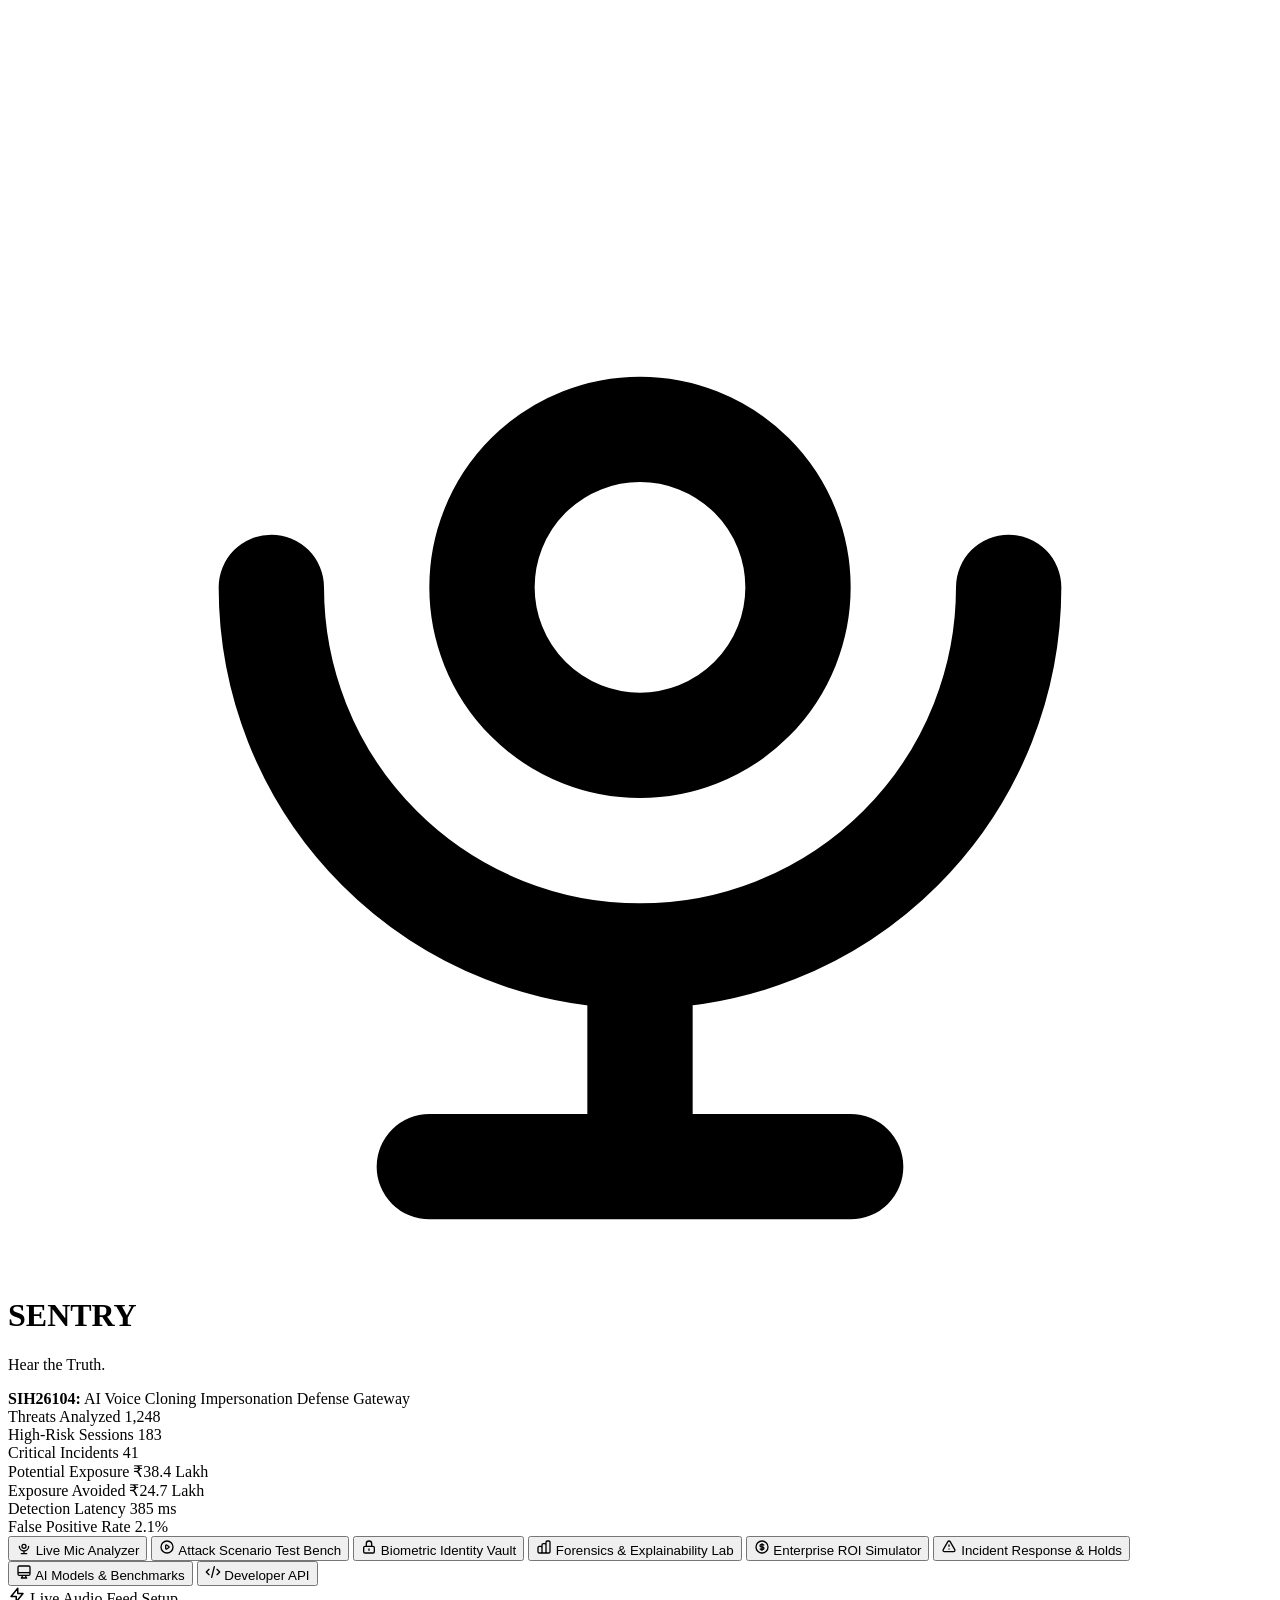
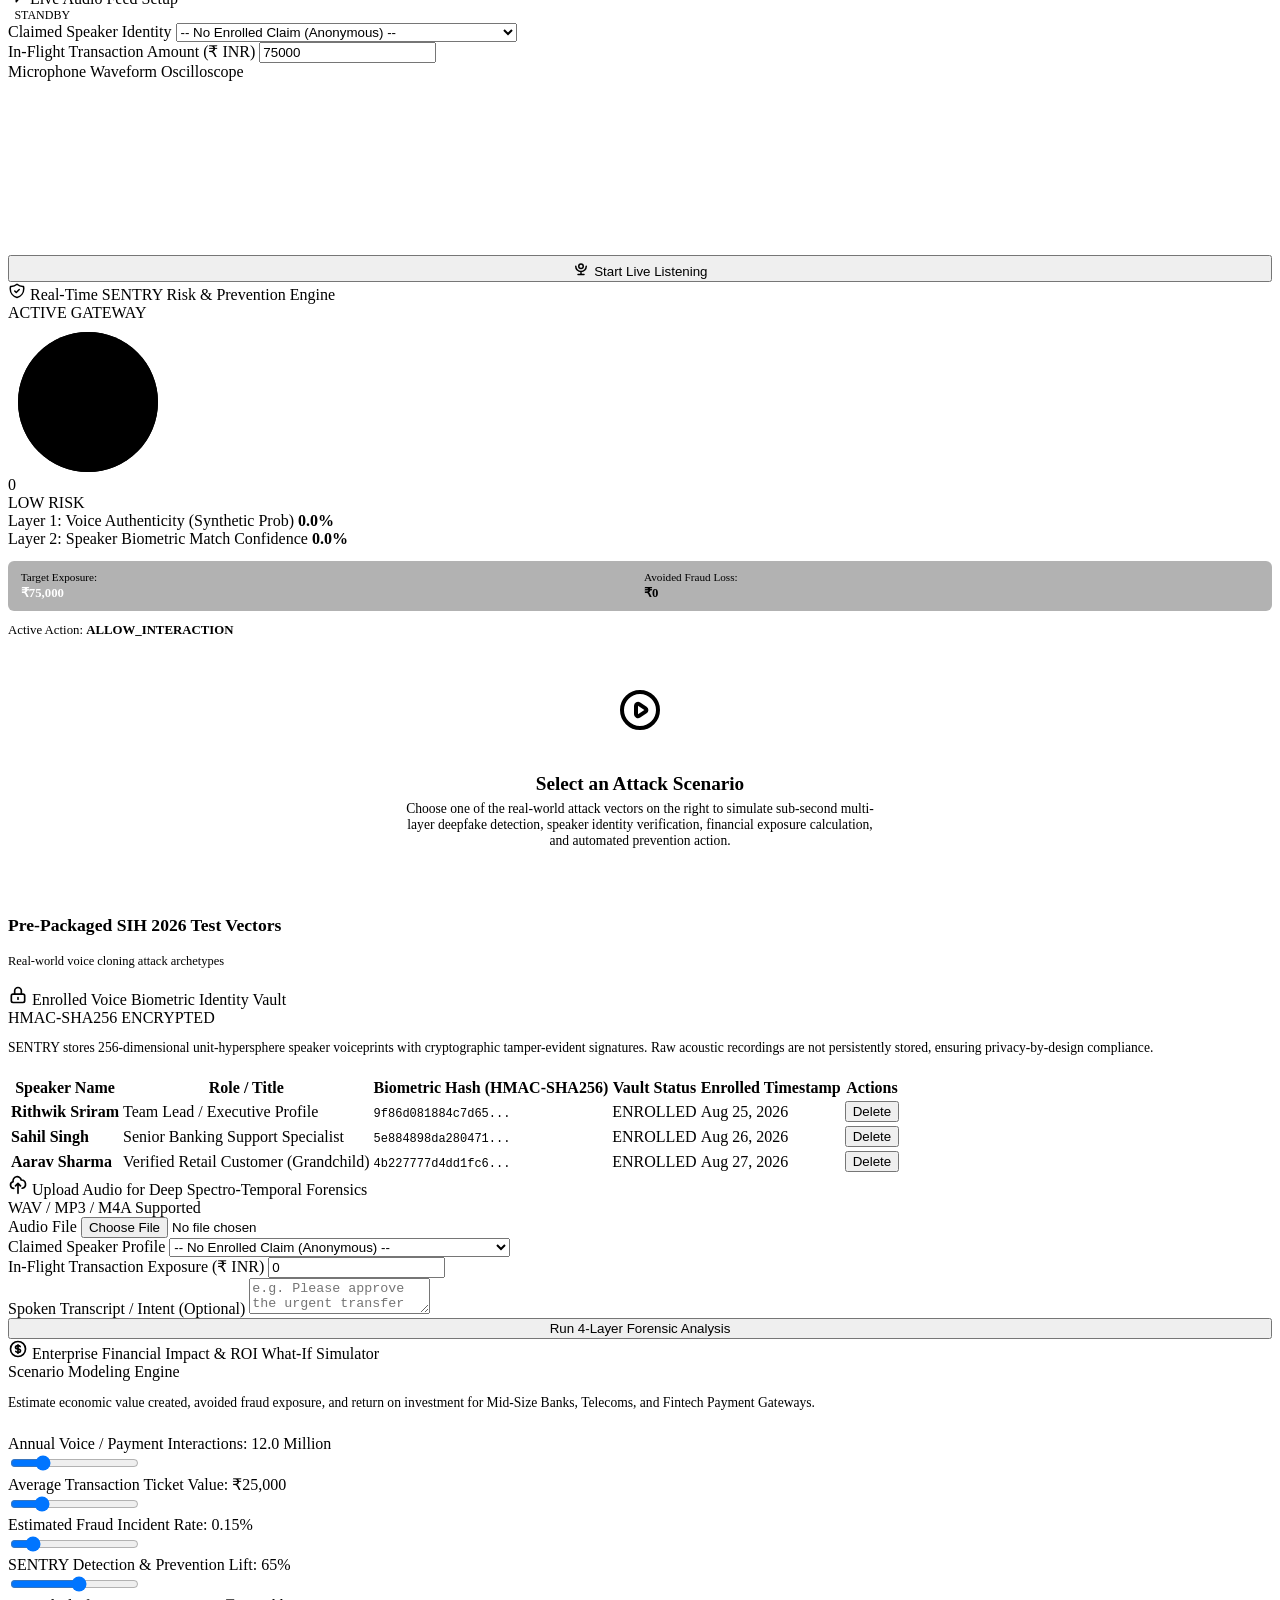
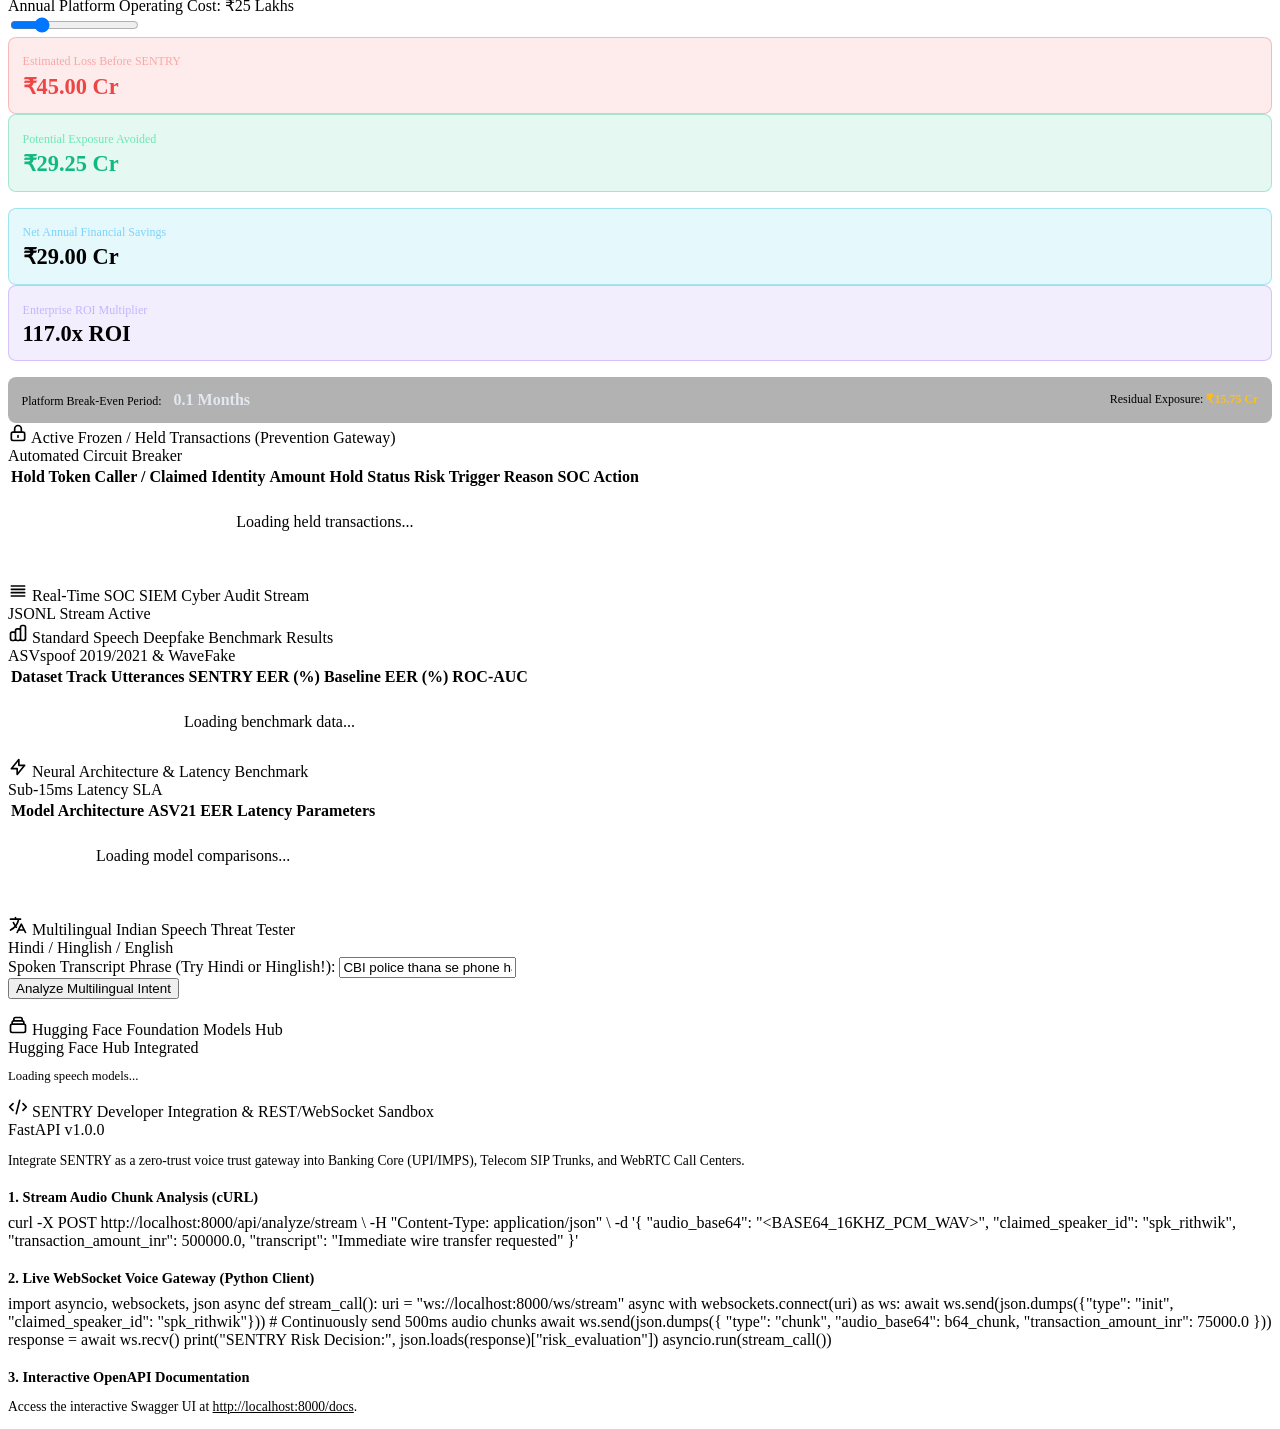
==== commit 0de0e570: "Integrated real vs fake voice dataset, improved model training with confidence penalty loss, and upd" ====
--- a/sentry/ui/static/index.html
+++ b/sentry/ui/static/index.html
@@ -11,7 +11,7 @@
   <link rel="preconnect" href="https://fonts.gstatic.com" crossorigin>
   <link href="https://fonts.googleapis.com/css2?family=Inter:wght@400;500;600;700&family=JetBrains+Mono:wght@400;600&family=Outfit:wght@600;700;800;900&display=swap" rel="stylesheet">
 
-  <link rel="stylesheet" href="css/styles.css">
+  <link rel="stylesheet" href="/static/css/styles.css?v=20260903_v3">
 </head>
 <body>
 
@@ -185,7 +185,7 @@
                 </svg>
                 <div class="risk-number-overlay">
                   <div class="score" id="live-gauge-score">0</div>
-                  <div class="tier-label" id="live-gauge-tier" style="color:var(--accent-emerald);">LOW RISK</div>
+                  <div class="tier-label" id="live-gauge-tier" style="color:var(--text-primary);">LOW RISK</div>
                 </div>
               </div>
             </div>
@@ -198,7 +198,7 @@
                   <strong id="live-synth-prob">0.0%</strong>
                 </div>
                 <div class="progress-track">
-                  <div id="live-synth-bar" class="progress-fill" style="width:0%; background:#10b981;"></div>
+                  <div id="live-synth-bar" class="progress-fill" style="width:0%; background:#ff6b00;"></div>
                 </div>
               </div>
 
@@ -208,23 +208,23 @@
                   <strong id="live-spk-match">0.0%</strong>
                 </div>
                 <div class="progress-track">
-                  <div id="live-spk-bar" class="progress-fill" style="width:0%; background:#10b981;"></div>
+                  <div id="live-spk-bar" class="progress-fill" style="width:0%; background:#ff6b00;"></div>
                 </div>
               </div>
 
               <div style="background:rgba(0,0,0,0.3); border-radius:6px; padding:0.6rem 0.8rem; margin-top:0.8rem; display:grid; grid-template-columns:1fr 1fr; gap:0.5rem; font-size:0.8rem;">
                 <div>
                   <span style="color:var(--text-muted); font-size:0.7rem;">Target Exposure:</span>
-                  <strong id="live-exposure-val" style="display:block; color:#e2e8f0;">₹75,000</strong>
+                  <strong id="live-exposure-val" style="display:block; color:#ffffff;">₹75,000</strong>
                 </div>
                 <div>
                   <span style="color:var(--text-muted); font-size:0.7rem;">Avoided Fraud Loss:</span>
-                  <strong id="live-avoided-val" style="display:block; color:var(--accent-emerald);">₹0</strong>
+                  <strong id="live-avoided-val" style="display:block; color:var(--accent-orange-bright);">₹0</strong>
                 </div>
               </div>
 
               <div style="margin-top:0.75rem; font-size:0.8rem; color:var(--text-secondary);">
-                Active Action: <strong id="live-action-text" style="color:var(--accent-cyan);">ALLOW_INTERACTION</strong>
+                Active Action: <strong id="live-action-text" style="color:var(--accent-orange-bright);">ALLOW_INTERACTION</strong>
               </div>
             </div>
 
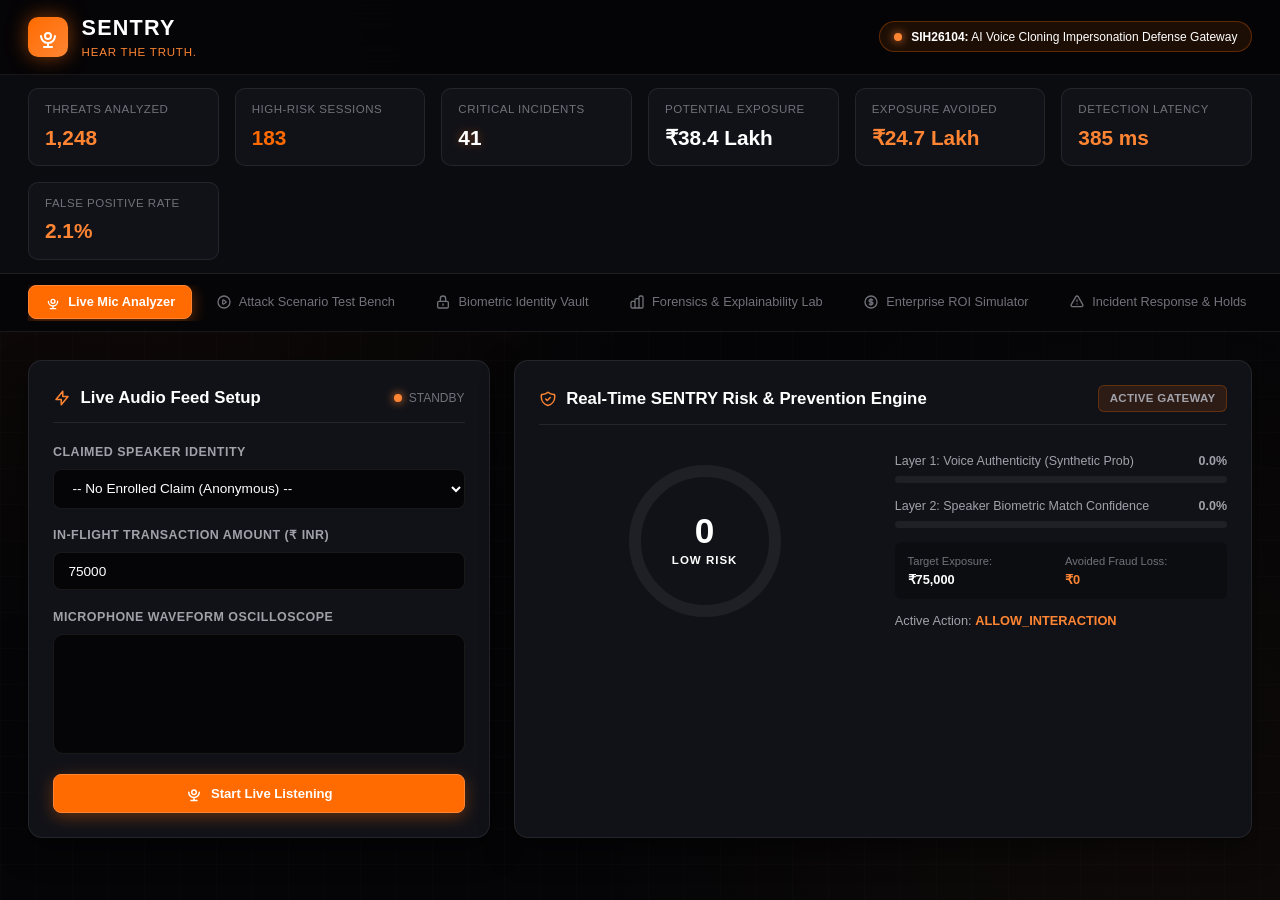
==== commit 60271473: "fix(deploy): optimize static asset paths for GitHub Pages and add cloud deployment descriptors" ====
--- a/sentry/ui/static/index.html
+++ b/sentry/ui/static/index.html
@@ -11,7 +11,7 @@
   <link rel="preconnect" href="https://fonts.gstatic.com" crossorigin>
   <link href="https://fonts.googleapis.com/css2?family=Inter:wght@400;500;600;700&family=JetBrains+Mono:wght@400;600&family=Outfit:wght@600;700;800;900&display=swap" rel="stylesheet">
 
-  <link rel="stylesheet" href="/static/css/styles.css?v=20260903_v3">
+  <link rel="stylesheet" href="css/styles.css?v=20260903_v3">
 </head>
 <body>
 
--- a/sentry/ui/static/css/styles.css
+++ b/sentry/ui/static/css/styles.css
@@ -0,0 +1,711 @@
+/* SENTRY — Pitch Black & Neon Orange Theme */
+
+:root {
+  /* MAIN THEME: PITCH BLACK (Majorly Dark Surfaces) */
+  --bg-primary: #050507;
+  --bg-secondary: #0b0c10;
+  --bg-card: #111218;
+  --bg-card-hover: #171822;
+  --border-color: rgba(255, 255, 255, 0.08);
+  --border-glow: rgba(255, 107, 0, 0.4);
+  
+  /* TYPOGRAPHY: CRISP WHITE & ZINC */
+  --text-primary: #ffffff;
+  --text-secondary: #a1a1aa;
+  --text-muted: #71717a;
+  
+  /* ACCENT: NEON ORANGE */
+  --accent-orange: #ff6b00;
+  --accent-orange-bright: #ff8533;
+  --accent-orange-subtle: rgba(255, 107, 0, 0.12);
+  --accent-orange-glow: rgba(255, 107, 0, 0.45);
+  
+  /* Universal Color Aliases mapped to Neon Orange & Crisp White */
+  --accent-cyan: #ff8533;
+  --accent-blue: #ff6b00;
+  --accent-violet: #ff8533;
+  --accent-emerald: #ff8533;
+  --accent-amber: #ff6b00;
+  --accent-crimson: #ff6b00;
+
+  --font-sans: 'Inter', -apple-system, BlinkMacSystemFont, 'Segoe UI', Roboto, sans-serif;
+  --font-mono: 'JetBrains Mono', 'Fira Code', monospace;
+  --font-display: 'Outfit', var(--font-sans);
+}
+
+* {
+  box-sizing: border-box;
+  margin: 0;
+  padding: 0;
+}
+
+body {
+  background-color: var(--bg-primary);
+  background-image: 
+    radial-gradient(circle at 10% 10%, rgba(255, 107, 0, 0.06) 0%, transparent 40%),
+    radial-gradient(circle at 90% 90%, rgba(255, 133, 51, 0.04) 0%, transparent 40%),
+    linear-gradient(rgba(255, 255, 255, 0.012) 1px, transparent 1px),
+    linear-gradient(90deg, rgba(255, 255, 255, 0.012) 1px, transparent 1px);
+  background-size: 100% 100%, 100% 100%, 36px 36px, 36px 36px;
+  color: var(--text-primary);
+  font-family: var(--font-sans);
+  line-height: 1.5;
+  min-height: 100vh;
+  overflow-x: hidden;
+}
+
+/* Scrollbar */
+::-webkit-scrollbar {
+  width: 6px;
+  height: 6px;
+}
+::-webkit-scrollbar-track {
+  background: var(--bg-primary);
+}
+::-webkit-scrollbar-thumb {
+  background: rgba(255, 255, 255, 0.12);
+  border-radius: 4px;
+}
+::-webkit-scrollbar-thumb:hover {
+  background: var(--accent-orange-bright);
+}
+
+/* App Header */
+.app-header {
+  background: rgba(5, 5, 7, 0.92);
+  backdrop-filter: blur(20px);
+  -webkit-backdrop-filter: blur(20px);
+  border-bottom: 1px solid var(--border-color);
+  position: sticky;
+  top: 0;
+  z-index: 100;
+  padding: 0.75rem 1.75rem;
+}
+
+.header-container {
+  max-width: 1680px;
+  margin: 0 auto;
+  display: flex;
+  justify-content: space-between;
+  align-items: center;
+  gap: 1.5rem;
+}
+
+.brand-section {
+  display: flex;
+  align-items: center;
+  gap: 0.85rem;
+}
+
+.brand-logo {
+  width: 40px;
+  height: 40px;
+  background: linear-gradient(135deg, #ff6b00, #ff8533);
+  border-radius: 10px;
+  display: flex;
+  align-items: center;
+  justify-content: center;
+  box-shadow: 0 0 20px rgba(255, 107, 0, 0.5);
+}
+
+.brand-logo svg {
+  width: 24px;
+  height: 24px;
+  color: #ffffff;
+}
+
+.brand-title h1 {
+  font-family: var(--font-display);
+  font-size: 1.35rem;
+  font-weight: 800;
+  letter-spacing: 1.2px;
+  color: #ffffff;
+}
+
+.brand-title p {
+  font-size: 0.72rem;
+  color: var(--accent-orange-bright);
+  font-style: normal;
+  letter-spacing: 0.8px;
+  text-transform: uppercase;
+}
+
+.ps-badge {
+  background: rgba(255, 107, 0, 0.1);
+  border: 1px solid rgba(255, 107, 0, 0.3);
+  padding: 0.35rem 0.85rem;
+  border-radius: 20px;
+  font-size: 0.75rem;
+  color: #ffffff;
+  display: flex;
+  align-items: center;
+  gap: 0.6rem;
+}
+
+.pulse-dot {
+  width: 8px;
+  height: 8px;
+  background-color: var(--accent-orange-bright);
+  border-radius: 50%;
+  box-shadow: 0 0 10px var(--accent-orange-bright);
+  animation: pulse 2s infinite;
+}
+
+@keyframes pulse {
+  0% { transform: scale(0.95); opacity: 0.7; }
+  50% { transform: scale(1.3); opacity: 1; box-shadow: 0 0 14px var(--accent-orange-bright); }
+  100% { transform: scale(0.95); opacity: 0.7; }
+}
+
+/* Executive KPI Bar */
+.kpi-bar {
+  background: var(--bg-secondary);
+  border-bottom: 1px solid var(--border-color);
+  padding: 0.85rem 1.75rem;
+}
+
+.kpi-container {
+  max-width: 1680px;
+  margin: 0 auto;
+  display: grid;
+  grid-template-columns: repeat(auto-fit, minmax(180px, 1fr));
+  gap: 1rem;
+}
+
+.kpi-card {
+  background: var(--bg-card);
+  border: 1px solid var(--border-color);
+  border-radius: 10px;
+  padding: 0.75rem 1rem;
+  display: flex;
+  flex-direction: column;
+  transition: all 0.2s ease;
+}
+
+.kpi-card:hover {
+  border-color: var(--border-glow);
+  transform: translateY(-2px);
+}
+
+.kpi-label {
+  font-size: 0.72rem;
+  color: var(--text-muted);
+  text-transform: uppercase;
+  letter-spacing: 0.5px;
+  margin-bottom: 0.2rem;
+}
+
+.kpi-value {
+  font-family: var(--font-display);
+  font-size: 1.3rem;
+  font-weight: 700;
+  color: #ffffff;
+}
+
+.kpi-value.cyan {
+  color: var(--accent-orange-bright);
+}
+
+.kpi-value.amber {
+  color: var(--accent-orange);
+}
+
+.kpi-value.crimson {
+  color: #ffffff;
+  text-shadow: 0 0 10px rgba(255, 107, 0, 0.4);
+}
+
+.kpi-value.emerald {
+  color: var(--accent-orange-bright);
+}
+
+/* Navigation Tabs Bar */
+.nav-tabs {
+  background: var(--bg-primary);
+  border-bottom: 1px solid var(--border-color);
+  padding: 0.65rem 1.75rem;
+  position: sticky;
+  top: 57px;
+  z-index: 90;
+}
+
+.tabs-container {
+  max-width: 1680px;
+  margin: 0 auto;
+  display: flex;
+  gap: 0.4rem;
+  overflow-x: auto;
+  padding-bottom: 2px;
+}
+
+.tab-btn {
+  background: transparent;
+  border: 1px solid transparent;
+  color: var(--text-muted);
+  padding: 0.5rem 1rem;
+  border-radius: 8px;
+  font-family: var(--font-sans);
+  font-size: 0.8rem;
+  font-weight: 500;
+  cursor: pointer;
+  display: flex;
+  align-items: center;
+  gap: 0.45rem;
+  white-space: nowrap;
+  transition: all 0.2s ease;
+}
+
+.tab-btn:hover {
+  color: var(--text-primary);
+  background: rgba(255, 255, 255, 0.04);
+}
+
+.tab-btn.active {
+  background: var(--accent-orange);
+  color: #ffffff;
+  border-color: var(--accent-orange-bright);
+  font-weight: 600;
+  box-shadow: 0 4px 16px rgba(255, 107, 0, 0.4);
+}
+
+/* Main Layout Wrappers */
+.main-wrapper {
+  max-width: 1680px;
+  margin: 0 auto;
+  padding: 1.75rem;
+}
+
+.tab-panel {
+  display: none;
+}
+
+.tab-panel.active {
+  display: block;
+  animation: fadeIn 0.3s ease;
+}
+
+@keyframes fadeIn {
+  from { opacity: 0; transform: translateY(4px); }
+  to { opacity: 1; transform: translateY(0); }
+}
+
+/* Grid Framework */
+.grid-1-2 {
+  display: grid;
+  grid-template-columns: 1fr 1.6fr;
+  gap: 1.5rem;
+}
+
+.grid-2-1 {
+  display: grid;
+  grid-template-columns: 1.6fr 1fr;
+  gap: 1.5rem;
+}
+
+.grid-2 {
+  display: grid;
+  grid-template-columns: 1fr 1fr;
+  gap: 1.5rem;
+}
+
+.grid-3 {
+  display: grid;
+  grid-template-columns: repeat(3, 1fr);
+  gap: 1.5rem;
+}
+
+@media (max-width: 1024px) {
+  .grid-1-2, .grid-2-1, .grid-2, .grid-3 {
+    grid-template-columns: 1fr;
+  }
+}
+
+/* Cards */
+.glass-card {
+  background: var(--bg-card);
+  border: 1px solid var(--border-color);
+  border-radius: 14px;
+  padding: 1.5rem;
+  position: relative;
+  transition: all 0.25s ease;
+  box-shadow: 0 10px 30px rgba(0, 0, 0, 0.5);
+}
+
+.glass-card:hover {
+  border-color: rgba(255, 107, 0, 0.35);
+}
+
+.card-header {
+  display: flex;
+  justify-content: space-between;
+  align-items: center;
+  margin-bottom: 1.25rem;
+  padding-bottom: 0.75rem;
+  border-bottom: 1px solid var(--border-color);
+}
+
+.card-title {
+  font-family: var(--font-display);
+  font-size: 1.05rem;
+  font-weight: 700;
+  color: #ffffff;
+  display: flex;
+  align-items: center;
+  gap: 0.6rem;
+}
+
+.card-title svg {
+  color: var(--accent-orange-bright);
+}
+
+/* Buttons */
+.btn {
+  display: inline-flex;
+  align-items: center;
+  justify-content: center;
+  gap: 0.5rem;
+  padding: 0.6rem 1.15rem;
+  border-radius: 8px;
+  font-family: var(--font-sans);
+  font-size: 0.82rem;
+  font-weight: 600;
+  cursor: pointer;
+  transition: all 0.2s ease;
+}
+
+.btn-primary {
+  background: var(--accent-orange);
+  border: 1px solid var(--accent-orange-bright);
+  color: #ffffff;
+  box-shadow: 0 4px 16px rgba(255, 107, 0, 0.35);
+}
+
+.btn-primary:hover {
+  background: var(--accent-orange-bright);
+  box-shadow: 0 6px 22px rgba(255, 107, 0, 0.55);
+  transform: translateY(-1px);
+}
+
+.btn-secondary {
+  background: rgba(255, 255, 255, 0.05);
+  border: 1px solid var(--border-color);
+  color: var(--text-primary);
+}
+
+.btn-secondary:hover {
+  background: rgba(255, 255, 255, 0.09);
+  border-color: rgba(255, 255, 255, 0.2);
+}
+
+.btn-danger {
+  background: rgba(255, 107, 0, 0.2);
+  border: 1px solid var(--accent-orange);
+  color: #ffffff;
+}
+
+.btn-danger:hover {
+  background: var(--accent-orange);
+}
+
+.btn-success {
+  background: var(--accent-orange);
+  border: 1px solid var(--accent-orange-bright);
+  color: #ffffff;
+}
+
+.btn-sm {
+  padding: 0.35rem 0.75rem;
+  font-size: 0.75rem;
+}
+
+/* Forms & Inputs */
+.form-group {
+  margin-bottom: 1.1rem;
+}
+
+.form-label {
+  display: block;
+  font-size: 0.78rem;
+  font-weight: 600;
+  color: var(--text-secondary);
+  margin-bottom: 0.45rem;
+  text-transform: uppercase;
+  letter-spacing: 0.5px;
+}
+
+.form-input, .form-select, .form-textarea {
+  width: 100%;
+  background: #050507;
+  border: 1px solid var(--border-color);
+  border-radius: 8px;
+  padding: 0.65rem 0.9rem;
+  color: var(--text-primary);
+  font-family: var(--font-sans);
+  font-size: 0.85rem;
+  transition: all 0.2s ease;
+}
+
+.form-input:focus, .form-select:focus, .form-textarea:focus {
+  outline: none;
+  border-color: var(--accent-orange);
+  box-shadow: 0 0 12px rgba(255, 107, 0, 0.3);
+}
+
+/* Audio Visualizers */
+.visualizer-box {
+  background: #050507;
+  border: 1px solid var(--border-color);
+  border-radius: 10px;
+  height: 120px;
+  position: relative;
+  overflow: hidden;
+}
+
+.visualizer-canvas {
+  width: 100%;
+  height: 100%;
+  display: block;
+}
+
+/* Risk Meter & Gauges */
+.risk-gauge-container {
+  display: flex;
+  flex-direction: column;
+  align-items: center;
+  justify-content: center;
+  padding: 1rem 0;
+}
+
+.risk-circle {
+  width: 160px;
+  height: 160px;
+  position: relative;
+  display: flex;
+  align-items: center;
+  justify-content: center;
+}
+
+.risk-circle svg {
+  transform: rotate(-90deg);
+  width: 160px;
+  height: 160px;
+}
+
+.risk-circle-bg {
+  fill: none;
+  stroke: rgba(255, 255, 255, 0.06);
+  stroke-width: 12;
+}
+
+.risk-circle-val {
+  fill: none;
+  stroke-width: 12;
+  stroke: var(--accent-orange-bright);
+  stroke-linecap: round;
+  stroke-dasharray: 440;
+  stroke-dashoffset: 440;
+  transition: stroke-dashoffset 0.6s ease, stroke 0.4s ease;
+}
+
+.risk-number-overlay {
+  position: absolute;
+  text-align: center;
+}
+
+.risk-number-overlay .score {
+  font-family: var(--font-display);
+  font-size: 2.2rem;
+  font-weight: 800;
+  line-height: 1;
+  color: #ffffff;
+}
+
+.risk-number-overlay .tier-label {
+  font-size: 0.72rem;
+  font-weight: 700;
+  letter-spacing: 1px;
+  margin-top: 0.25rem;
+  text-transform: uppercase;
+  color: var(--text-secondary);
+}
+
+/* Badges & Tags */
+.badge {
+  display: inline-flex;
+  align-items: center;
+  gap: 0.35rem;
+  padding: 0.25rem 0.65rem;
+  border-radius: 6px;
+  font-size: 0.72rem;
+  font-weight: 600;
+  letter-spacing: 0.3px;
+}
+
+.badge-low { background: rgba(255, 107, 0, 0.12); color: var(--text-secondary); border: 1px solid rgba(255, 107, 0, 0.25); }
+.badge-moderate { background: rgba(255, 107, 0, 0.22); color: #ffffff; border: 1px solid var(--accent-orange); }
+.badge-high { background: rgba(255, 107, 0, 0.35); color: #ffffff; border: 1px solid var(--accent-orange-bright); }
+.badge-critical { background: var(--accent-orange); color: #ffffff; border: 1px solid var(--accent-orange-bright); box-shadow: 0 0 14px rgba(255, 107, 0, 0.6); }
+
+/* Alert Notification Banner */
+.prevention-banner {
+  border-radius: 10px;
+  padding: 1rem;
+  margin-bottom: 1.25rem;
+  display: flex;
+  align-items: center;
+  gap: 1rem;
+  background: rgba(255, 107, 0, 0.15);
+  border: 1px solid var(--accent-orange);
+  color: #ffffff;
+}
+
+/* Metric Progress Bar */
+.metric-row {
+  margin-bottom: 0.85rem;
+}
+
+.metric-header {
+  display: flex;
+  justify-content: space-between;
+  font-size: 0.78rem;
+  margin-bottom: 0.35rem;
+  color: var(--text-secondary);
+}
+
+.progress-track {
+  background: rgba(255, 255, 255, 0.06);
+  border-radius: 4px;
+  height: 7px;
+  overflow: hidden;
+}
+
+.progress-fill {
+  height: 100%;
+  border-radius: 4px;
+  background: var(--accent-orange-bright);
+  transition: width 0.5s ease;
+}
+
+/* Scenario Cards */
+.scenario-grid {
+  display: grid;
+  grid-template-columns: repeat(auto-fit, minmax(300px, 1fr));
+  gap: 1.25rem;
+}
+
+.scenario-card {
+  background: var(--bg-card);
+  border: 1px solid var(--border-color);
+  border-radius: 12px;
+  padding: 1.2rem;
+  cursor: pointer;
+  transition: all 0.2s ease;
+  position: relative;
+  display: flex;
+  flex-direction: column;
+  justify-content: space-between;
+}
+
+.scenario-card:hover {
+  transform: translateY(-3px);
+  border-color: var(--accent-orange);
+  box-shadow: 0 8px 24px rgba(255, 107, 0, 0.25);
+}
+
+.scenario-card.active {
+  border-color: var(--accent-orange-bright);
+  background: rgba(255, 107, 0, 0.12);
+}
+
+.scenario-card h3 {
+  font-family: var(--font-display);
+  font-size: 1rem;
+  margin-bottom: 0.4rem;
+  color: #ffffff;
+}
+
+.scenario-card p {
+  font-size: 0.8rem;
+  color: var(--text-secondary);
+  margin-bottom: 0.8rem;
+  flex-grow: 1;
+}
+
+/* Tables */
+.data-table {
+  width: 100%;
+  border-collapse: collapse;
+  font-size: 0.82rem;
+}
+
+.data-table th {
+  background: rgba(255, 255, 255, 0.03);
+  color: var(--text-muted);
+  text-align: left;
+  padding: 0.75rem 1rem;
+  border-bottom: 1px solid var(--border-color);
+  font-size: 0.72rem;
+  text-transform: uppercase;
+  letter-spacing: 0.5px;
+}
+
+.data-table td {
+  padding: 0.75rem 1rem;
+  border-bottom: 1px solid rgba(255, 255, 255, 0.04);
+  color: var(--text-secondary);
+}
+
+.data-table tr:hover td {
+  background: rgba(255, 255, 255, 0.03);
+  color: #ffffff;
+}
+
+/* Code Snippet Box */
+.code-box {
+  background: #050507;
+  border: 1px solid var(--border-color);
+  border-radius: 10px;
+  padding: 1.1rem;
+  font-family: var(--font-mono);
+  font-size: 0.8rem;
+  color: var(--accent-orange-bright);
+  overflow-x: auto;
+  white-space: pre;
+}
+
+/* Slider Controls */
+.slider-group {
+  margin-bottom: 1.25rem;
+}
+
+.slider-label {
+  display: flex;
+  justify-content: space-between;
+  font-size: 0.82rem;
+  margin-bottom: 0.4rem;
+  color: var(--text-secondary);
+}
+
+.slider-val {
+  font-weight: 700;
+  color: #ffffff;
+}
+
+.range-slider {
+  -webkit-appearance: none;
+  width: 100%;
+  height: 6px;
+  border-radius: 3px;
+  background: rgba(255, 255, 255, 0.08);
+  outline: none;
+}
+
+.range-slider::-webkit-slider-thumb {
+  -webkit-appearance: none;
+  width: 18px;
+  height: 18px;
+  border-radius: 50%;
+  background: var(--accent-orange);
+  cursor: pointer;
+  box-shadow: 0 0 12px var(--accent-orange);
+}
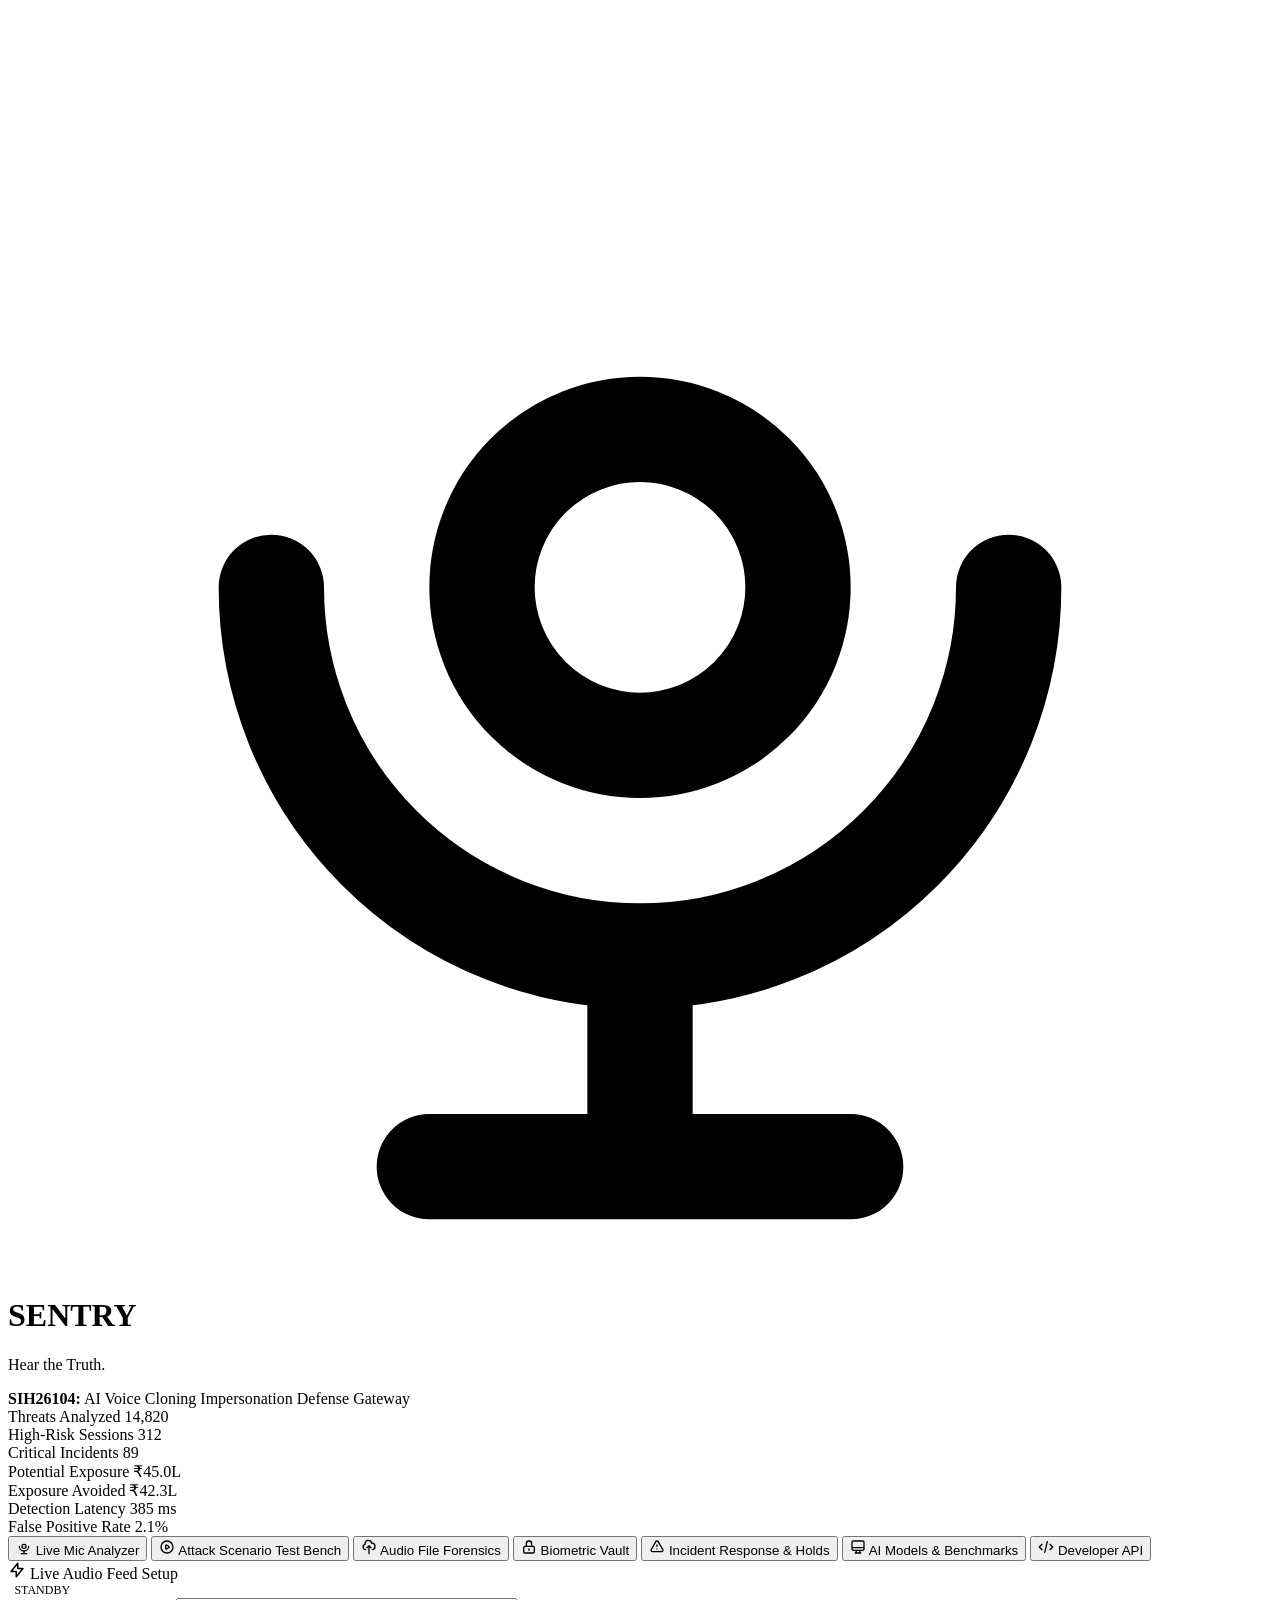
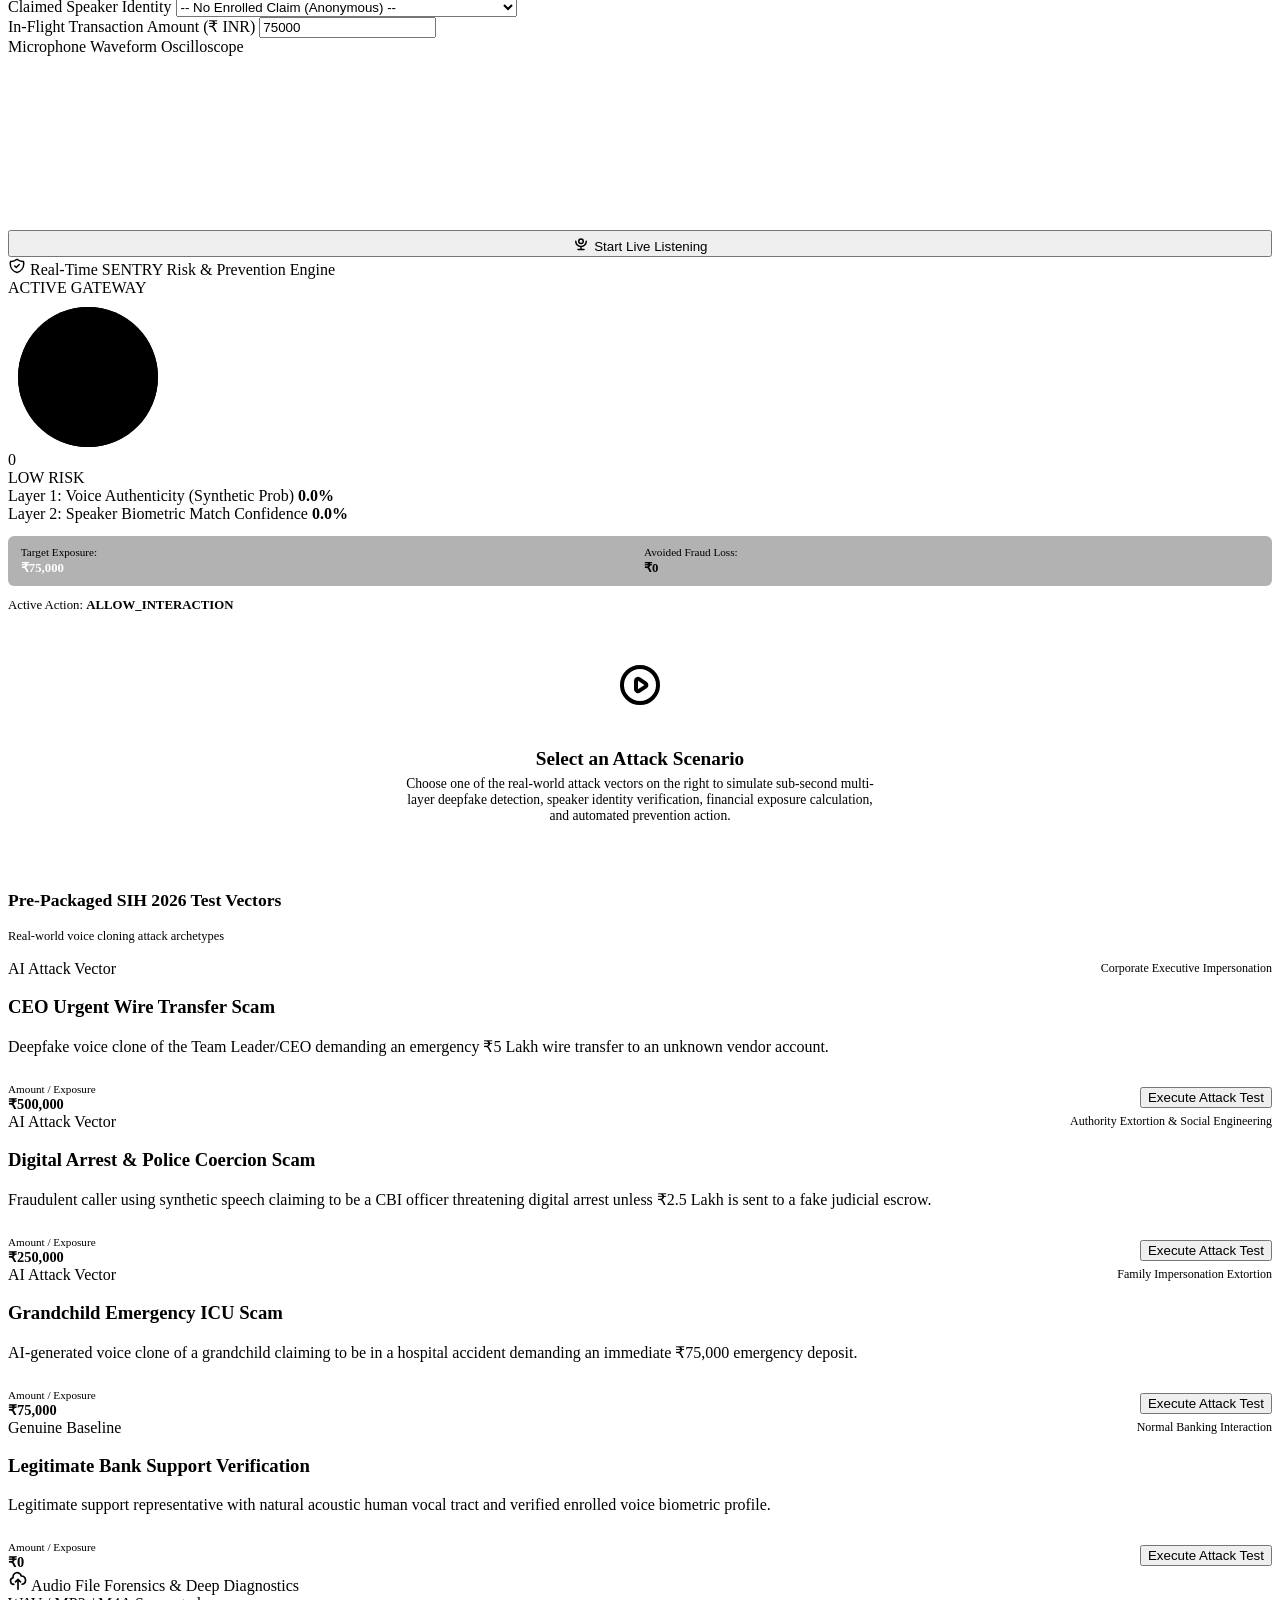
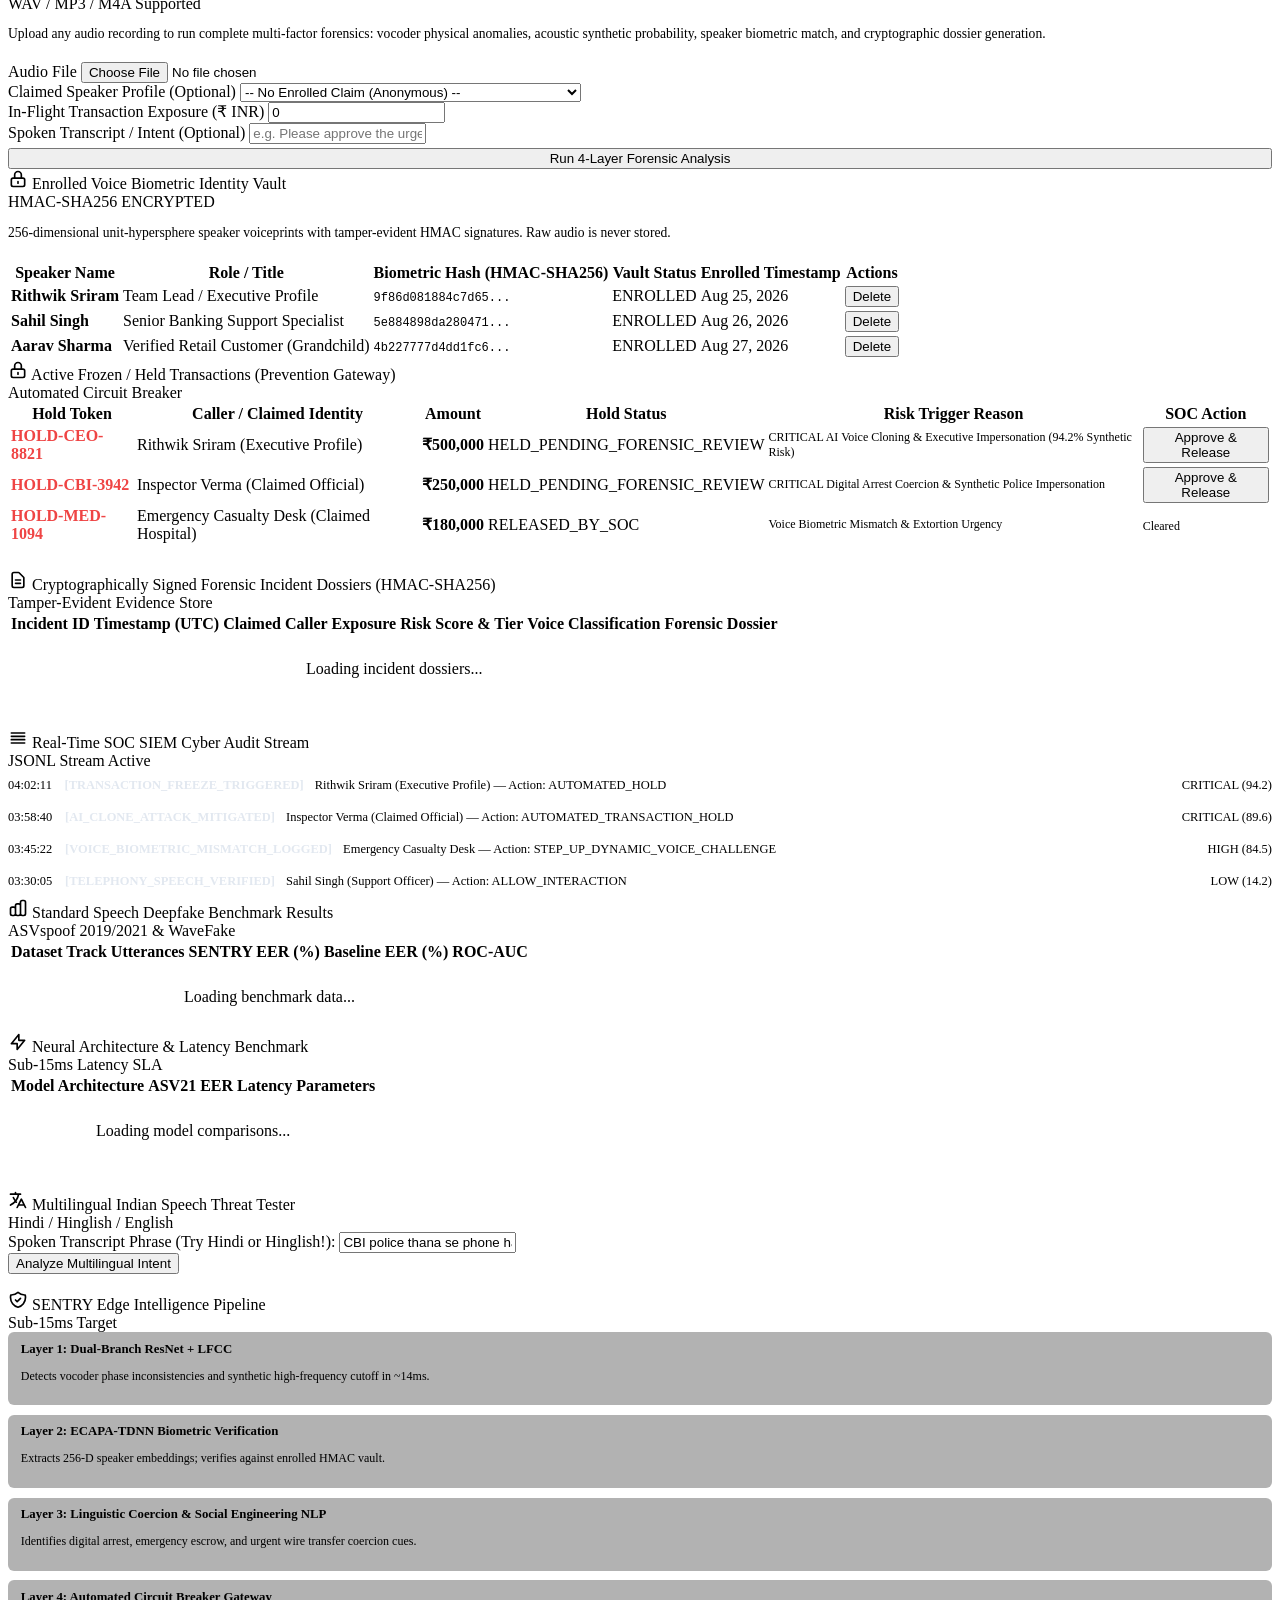
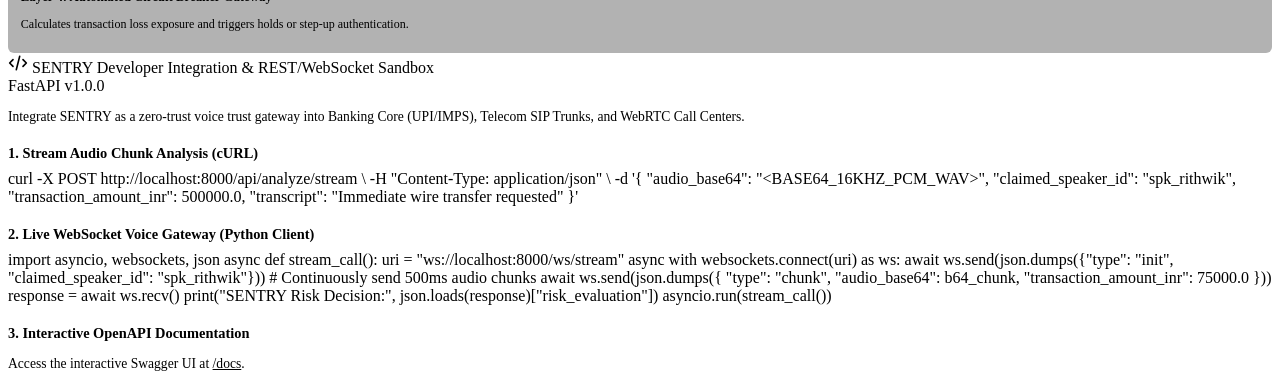
==== commit 8bc84cdd: "feat(ui/prevention): streamline UI tabs, populate incident dossiers & holds, add static demo fallbac" ====
--- a/sentry/ui/static/index.html
+++ b/sentry/ui/static/index.html
@@ -11,7 +11,7 @@
   <link rel="preconnect" href="https://fonts.gstatic.com" crossorigin>
   <link href="https://fonts.googleapis.com/css2?family=Inter:wght@400;500;600;700&family=JetBrains+Mono:wght@400;600&family=Outfit:wght@600;700;800;900&display=swap" rel="stylesheet">
 
-  <link rel="stylesheet" href="css/styles.css?v=20260903_v3">
+  <link rel="stylesheet" href="/static/css/styles.css?v=20260903_v3">
 </head>
 <body>
 
@@ -82,17 +82,13 @@
         <svg width="16" height="16" fill="none" stroke="currentColor" viewBox="0 0 24 24"><path stroke-linecap="round" stroke-linejoin="round" stroke-width="2" d="M14.752 11.168l-3.197-2.132A1 1 0 0010 9.87v4.263a1 1 0 001.555.832l3.197-2.132a1 1 0 000-1.664z"/><path stroke-linecap="round" stroke-linejoin="round" stroke-width="2" d="M21 12a9 9 0 11-18 0 9 9 0 0118 0z"/></svg>
         Attack Scenario Test Bench
       </button>
+      <button class="tab-btn" data-tab="tab-forensics">
+        <svg width="16" height="16" fill="none" stroke="currentColor" viewBox="0 0 24 24"><path stroke-linecap="round" stroke-linejoin="round" stroke-width="2" d="M7 16a4 4 0 01-.88-7.903A5 5 0 1115.9 6L16 6a5 5 0 011 9.9M15 13l-3-3m0 0l-3 3m3-3v12"/></svg>
+        Audio File Forensics
+      </button>
       <button class="tab-btn" data-tab="tab-vault">
         <svg width="16" height="16" fill="none" stroke="currentColor" viewBox="0 0 24 24"><path stroke-linecap="round" stroke-linejoin="round" stroke-width="2" d="M12 15v2m-6 4h12a2 2 0 002-2v-6a2 2 0 00-2-2H6a2 2 0 00-2 2v6a2 2 0 002 2zm10-10V7a4 4 0 00-8 0v4h8z"/></svg>
-        Biometric Identity Vault
-      </button>
-      <button class="tab-btn" data-tab="tab-forensics">
-        <svg width="16" height="16" fill="none" stroke="currentColor" viewBox="0 0 24 24"><path stroke-linecap="round" stroke-linejoin="round" stroke-width="2" d="M9 19v-6a2 2 0 00-2-2H5a2 2 0 00-2 2v6a2 2 0 002 2h2a2 2 0 002-2zm0 0V9a2 2 0 012-2h2a2 2 0 012 2v10m-6 0a2 2 0 002 2h2a2 2 0 002-2m0 0V5a2 2 0 012-2h2a2 2 0 012 2v14a2 2 0 01-2 2h-2a2 2 0 01-2-2z"/></svg>
-        Forensics & Explainability Lab
-      </button>
-      <button class="tab-btn" data-tab="tab-roi">
-        <svg width="16" height="16" fill="none" stroke="currentColor" viewBox="0 0 24 24"><path stroke-linecap="round" stroke-linejoin="round" stroke-width="2" d="M12 8c-1.657 0-3 .895-3 2s1.343 2 3 2 3 .895 3 2-1.343 2-3 2m0-8c1.11 0 2.08.402 2.599 1M12 8V7m0 1v8m0 0v1m0-1c-1.11 0-2.08-.402-2.599-1M21 12a9 9 0 11-18 0 9 9 0 0118 0z"/></svg>
-        Enterprise ROI Simulator
+        Biometric Vault
       </button>
       <button class="tab-btn" data-tab="tab-incidents">
         <svg width="16" height="16" fill="none" stroke="currentColor" viewBox="0 0 24 24"><path stroke-linecap="round" stroke-linejoin="round" stroke-width="2" d="M12 9v2m0 4h.01m-6.938 4h13.856c1.54 0 2.502-1.667 1.732-3L13.732 4c-.77-1.333-2.694-1.333-3.464 0L3.34 16c-.77 1.333.192 3 1.732 3z"/></svg>
@@ -103,7 +99,6 @@
         AI Models & Benchmarks
       </button>
       <button class="tab-btn" data-tab="tab-api">
-
         <svg width="16" height="16" fill="none" stroke="currentColor" viewBox="0 0 24 24"><path stroke-linecap="round" stroke-linejoin="round" stroke-width="2" d="M10 20l4-16m4 4l4 4-4 4M6 16l-4-4 4-4"/></svg>
         Developer API
       </button>
@@ -264,7 +259,56 @@
       </div>
     </div>
 
-    <!-- ==================== TAB 3: BIOMETRIC VAULT ==================== -->
+    <!-- ==================== TAB 3: AUDIO FILE FORENSICS ==================== -->
+    <div class="tab-panel" id="tab-forensics">
+      <div class="glass-card">
+        <div class="card-header">
+          <div class="card-title">
+            <svg width="20" height="20" fill="none" stroke="currentColor" viewBox="0 0 24 24"><path stroke-linecap="round" stroke-linejoin="round" stroke-width="2" d="M7 16a4 4 0 01-.88-7.903A5 5 0 1115.9 6L16 6a5 5 0 011 9.9M15 13l-3-3m0 0l-3 3m3-3v12"/></svg>
+            Audio File Forensics & Deep Diagnostics
+          </div>
+          <span class="badge badge-low">WAV / MP3 / M4A Supported</span>
+        </div>
+
+        <p style="font-size:0.85rem; color:var(--text-secondary); margin-bottom:1.25rem;">
+          Upload any audio recording to run complete multi-factor forensics: vocoder physical anomalies, acoustic synthetic probability, speaker biometric match, and cryptographic dossier generation.
+        </p>
+
+        <form id="audio-upload-form" class="grid-2">
+          <div>
+            <div class="form-group">
+              <label class="form-label">Audio File</label>
+              <input type="file" id="upload-audio-file" accept="audio/*" class="form-input" required>
+            </div>
+            <div class="form-group">
+              <label class="form-label">Claimed Speaker Profile (Optional)</label>
+              <select id="upload-claimed-speaker" class="form-select">
+                <option value="">-- No Enrolled Claim (Anonymous) --</option>
+              </select>
+            </div>
+          </div>
+          <div>
+            <div class="form-group">
+              <label class="form-label">In-Flight Transaction Exposure (₹ INR)</label>
+              <input type="number" id="upload-tx-amount" class="form-input" placeholder="e.g. 50000" value="0">
+            </div>
+            <div class="form-group">
+              <label class="form-label">Spoken Transcript / Intent (Optional)</label>
+              <input type="text" id="upload-transcript" class="form-input" placeholder="e.g. Please approve the urgent transfer immediately">
+            </div>
+          </div>
+          <div style="grid-column: 1 / -1; margin-top:0.25rem;">
+            <button type="submit" class="btn btn-primary" style="width:100%;">
+              Run 4-Layer Forensic Analysis
+            </button>
+          </div>
+        </form>
+
+        <div id="upload-result-container"></div>
+      </div>
+    </div>
+
+    <!-- ==================== TAB 4: BIOMETRIC VAULT ==================== -->
     <div class="tab-panel" id="tab-vault">
       <div class="glass-card">
         <div class="card-header">
@@ -276,7 +320,7 @@
         </div>
 
         <p style="font-size:0.85rem; color:var(--text-secondary); margin-bottom:1.25rem;">
-          SENTRY stores 256-dimensional unit-hypersphere speaker voiceprints with cryptographic tamper-evident signatures. Raw acoustic recordings are not persistently stored, ensuring privacy-by-design compliance.
+          256-dimensional unit-hypersphere speaker voiceprints with tamper-evident HMAC signatures. Raw audio is never stored.
         </p>
 
         <div style="overflow-x:auto;">
@@ -299,150 +343,6 @@
       </div>
     </div>
 
-    <!-- ==================== TAB 4: FORENSICS & UPLOAD ==================== -->
-    <div class="tab-panel" id="tab-forensics">
-      <div class="glass-card">
-        <div class="card-header">
-          <div class="card-title">
-            <svg width="20" height="20" fill="none" stroke="currentColor" viewBox="0 0 24 24"><path stroke-linecap="round" stroke-linejoin="round" stroke-width="2" d="M7 16a4 4 0 01-.88-7.903A5 5 0 1115.9 6L16 6a5 5 0 011 9.9M15 13l-3-3m0 0l-3 3m3-3v12"/></svg>
-            Upload Audio for Deep Spectro-Temporal Forensics
-          </div>
-          <span class="badge badge-low">WAV / MP3 / M4A Supported</span>
-        </div>
-
-        <form id="audio-upload-form" class="grid-2">
-          <div>
-            <div class="form-group">
-              <label class="form-label">Audio File</label>
-              <input type="file" id="upload-audio-file" accept="audio/*" class="form-input" required>
-            </div>
-            <div class="form-group">
-              <label class="form-label">Claimed Speaker Profile</label>
-              <select id="upload-claimed-speaker" class="form-select">
-                <option value="">-- No Enrolled Claim (Anonymous) --</option>
-              </select>
-            </div>
-          </div>
-          <div>
-            <div class="form-group">
-              <label class="form-label">In-Flight Transaction Exposure (₹ INR)</label>
-              <input type="number" id="upload-tx-amount" class="form-input" placeholder="e.g. 500000" value="0">
-            </div>
-            <div class="form-group">
-              <label class="form-label">Spoken Transcript / Intent (Optional)</label>
-              <textarea id="upload-transcript" class="form-textarea" rows="2" placeholder="e.g. Please approve the urgent transfer immediately"></textarea>
-            </div>
-          </div>
-          <div style="grid-column: 1 / -1;">
-            <button type="submit" class="btn btn-primary" style="width:100%;">
-              Run 4-Layer Forensic Analysis
-            </button>
-          </div>
-        </form>
-
-        <div id="upload-result-container"></div>
-      </div>
-    </div>
-
-    <!-- ==================== TAB 5: ROI SIMULATOR ==================== -->
-    <div class="tab-panel" id="tab-roi">
-      <div class="glass-card">
-        <div class="card-header">
-          <div class="card-title">
-            <svg width="20" height="20" fill="none" stroke="currentColor" viewBox="0 0 24 24"><path stroke-linecap="round" stroke-linejoin="round" stroke-width="2" d="M12 8c-1.657 0-3 .895-3 2s1.343 2 3 2 3 .895 3 2-1.343 2-3 2m0-8c1.11 0 2.08.402 2.599 1M12 8V7m0 1v8m0 0v1m0-1c-1.11 0-2.08-.402-2.599-1M21 12a9 9 0 11-18 0 9 9 0 0118 0z"/></svg>
-            Enterprise Financial Impact & ROI What-If Simulator
-          </div>
-          <span class="badge badge-low">Scenario Modeling Engine</span>
-        </div>
-
-        <p style="font-size:0.85rem; color:var(--text-secondary); margin-bottom:1.5rem;">
-          Estimate economic value created, avoided fraud exposure, and return on investment for Mid-Size Banks, Telecoms, and Fintech Payment Gateways.
-        </p>
-
-        <div class="grid-2">
-          
-          <!-- Interactive Sliders -->
-          <div>
-            <div class="slider-group">
-              <div class="slider-label">
-                <span>Annual Voice / Payment Interactions:</span>
-                <span class="slider-val" id="val-annual-calls">12.0 Million</span>
-              </div>
-              <input type="range" id="roi-annual-calls" class="range-slider" min="1000000" max="50000000" step="1000000" value="12000000">
-            </div>
-
-            <div class="slider-group">
-              <div class="slider-label">
-                <span>Average Transaction Ticket Value:</span>
-                <span class="slider-val" id="val-avg-ticket">₹25,000</span>
-              </div>
-              <input type="range" id="roi-avg-ticket" class="range-slider" min="5000" max="100000" step="5000" value="25000">
-            </div>
-
-            <div class="slider-group">
-              <div class="slider-label">
-                <span>Estimated Fraud Incident Rate:</span>
-                <span class="slider-val" id="val-fraud-rate">0.15%</span>
-              </div>
-              <input type="range" id="roi-fraud-rate" class="range-slider" min="0.02" max="1.00" step="0.01" value="0.15">
-            </div>
-
-            <div class="slider-group">
-              <div class="slider-label">
-                <span>SENTRY Detection & Prevention Lift:</span>
-                <span class="slider-val" id="val-efficacy">65%</span>
-              </div>
-              <input type="range" id="roi-efficacy" class="range-slider" min="30" max="95" step="5" value="65">
-            </div>
-
-            <div class="slider-group">
-              <div class="slider-label">
-                <span>Annual Platform Operating Cost:</span>
-                <span class="slider-val" id="val-cost">₹24 Lakhs</span>
-              </div>
-              <input type="range" id="roi-cost" class="range-slider" min="500000" max="10000000" step="500000" value="2400000">
-            </div>
-          </div>
-
-          <!-- Output Metric Cards -->
-          <div style="display:flex; flex-direction:column; justify-content:space-between; gap:1rem;">
-            <div class="grid-2">
-              <div style="background:rgba(239,68,68,0.1); border:1px solid rgba(239,68,68,0.3); padding:0.85rem; border-radius:8px;">
-                <span style="font-size:0.75rem; color:#fca5a5;">Estimated Loss Before SENTRY</span>
-                <strong id="res-exposure-before" style="font-size:1.4rem; color:#ef4444; display:block; margin-top:0.2rem;">₹4.50 Cr</strong>
-              </div>
-              <div style="background:rgba(16,185,129,0.1); border:1px solid rgba(16,185,129,0.3); padding:0.85rem; border-radius:8px;">
-                <span style="font-size:0.75rem; color:#6ee7b7;">Potential Exposure Avoided</span>
-                <strong id="res-avoided-loss" style="font-size:1.4rem; color:#10b981; display:block; margin-top:0.2rem;">₹2.92 Cr</strong>
-              </div>
-            </div>
-
-            <div class="grid-2">
-              <div style="background:rgba(6,182,212,0.1); border:1px solid rgba(6,182,212,0.3); padding:0.85rem; border-radius:8px;">
-                <span style="font-size:0.75rem; color:#7dd3fc;">Net Annual Financial Savings</span>
-                <strong id="res-net-savings" style="font-size:1.4rem; color:var(--accent-cyan); display:block; margin-top:0.2rem;">₹2.68 Cr</strong>
-              </div>
-              <div style="background:rgba(139,92,246,0.1); border:1px solid rgba(139,92,246,0.3); padding:0.85rem; border-radius:8px;">
-                <span style="font-size:0.75rem; color:#c4b5fd;">Enterprise ROI Multiplier</span>
-                <strong id="res-roi-mult" style="font-size:1.4rem; color:var(--accent-violet); display:block; margin-top:0.2rem;">12.2x</strong>
-              </div>
-            </div>
-
-            <div style="background:rgba(0,0,0,0.3); padding:0.85rem; border-radius:8px; display:flex; justify-content:space-between; align-items:center;">
-              <div>
-                <span style="font-size:0.75rem; color:var(--text-muted);">Platform Break-Even Period:</span>
-                <strong id="res-breakeven" style="color:#e2e8f0; margin-left:0.5rem;">1.0 Months</strong>
-              </div>
-              <div style="font-size:0.75rem; color:var(--text-muted);">
-                Residual Exposure: <strong id="res-residual-exposure" style="color:#fbbf24;">₹1.58 Cr</strong>
-              </div>
-            </div>
-          </div>
-
-        </div>
-      </div>
-    </div>
-
     <!-- ==================== TAB 6: INCIDENT RESPONSE & HOLDS ==================== -->
     <div class="tab-panel" id="tab-incidents">
       <div class="glass-card" style="margin-bottom:1.5rem;">
@@ -473,6 +373,36 @@
         </div>
       </div>
 
+      <!-- Forensic Incident Dossiers -->
+      <div class="glass-card" style="margin-bottom:1.5rem;">
+        <div class="card-header">
+          <div class="card-title">
+            <svg width="20" height="20" fill="none" stroke="currentColor" viewBox="0 0 24 24"><path stroke-linecap="round" stroke-linejoin="round" stroke-width="2" d="M9 12h6m-6 4h6m2 5H7a2 2 0 01-2-2V5a2 2 0 012-2h5.586a1 1 0 01.707.293l5.414 5.414a1 1 0 01.293.707V19a2 2 0 01-2 2z"/></svg>
+            Cryptographically Signed Forensic Incident Dossiers (HMAC-SHA256)
+          </div>
+          <span class="badge badge-high">Tamper-Evident Evidence Store</span>
+        </div>
+
+        <div style="overflow-x:auto;">
+          <table class="data-table">
+            <thead>
+              <tr>
+                <th>Incident ID</th>
+                <th>Timestamp (UTC)</th>
+                <th>Claimed Caller</th>
+                <th>Exposure</th>
+                <th>Risk Score & Tier</th>
+                <th>Voice Classification</th>
+                <th>Forensic Dossier</th>
+              </tr>
+            </thead>
+            <tbody id="incident-dossiers-body">
+              <tr><td colspan="7" style="text-align:center; padding:1.5rem;">Loading incident dossiers...</td></tr>
+            </tbody>
+          </table>
+        </div>
+      </div>
+
       <!-- Real-Time SOC Cyber Audit Stream -->
       <div class="glass-card">
         <div class="card-header">
@@ -545,7 +475,7 @@
 
       </div>
 
-      <!-- Multilingual Intent Tester & Foundation Model Hub -->
+      <!-- Multilingual Intent Tester & Edge Pipeline Specs -->
       <div class="grid-2">
         
         <!-- Multilingual Hindi / Hinglish Intent Tester -->
@@ -567,17 +497,32 @@
           <div id="ml-test-result" style="margin-top:1rem;"></div>
         </div>
 
-        <!-- Hugging Face Foundation Model Hub -->
+        <!-- SENTRY Multi-Layer Spec Summary -->
         <div class="glass-card">
           <div class="card-header">
             <div class="card-title">
-              <svg width="20" height="20" fill="none" stroke="currentColor" viewBox="0 0 24 24"><path stroke-linecap="round" stroke-linejoin="round" stroke-width="2" d="M19 11H5m14 0a2 2 0 012 2v6a2 2 0 01-2 2H5a2 2 0 01-2-2v-6a2 2 0 012-2m14 0V9a2 2 0 00-2-2M5 11V9a2 2 0 012-2m0 0V5a2 2 0 012-2h6a2 2 0 012 2v2M7 7h10"/></svg>
-              Hugging Face Foundation Models Hub
-            </div>
-            <span class="badge badge-low">Hugging Face Hub Integrated</span>
-          </div>
-          <div id="foundation-models-list" style="display:flex; flex-direction:column; gap:0.6rem;">
-            <p style="font-size:0.8rem; color:var(--text-muted);">Loading speech models...</p>
+              <svg width="20" height="20" fill="none" stroke="currentColor" viewBox="0 0 24 24"><path stroke-linecap="round" stroke-linejoin="round" stroke-width="2" d="M9 12l2 2 4-4m5.618-4.016A11.955 11.955 0 0112 2.944a11.955 11.955 0 01-8.618 3.04A12.02 12.02 0 003 9c0 5.591 3.824 10.29 9 11.622 5.176-1.332 9-6.03 9-11.622 0-1.042-.133-2.052-.382-3.016z"/></svg>
+              SENTRY Edge Intelligence Pipeline
+            </div>
+            <span class="badge badge-low">Sub-15ms Target</span>
+          </div>
+          <div style="display:flex; flex-direction:column; gap:0.6rem; font-size:0.8rem;">
+            <div style="background:rgba(0,0,0,0.3); padding:0.6rem 0.8rem; border-radius:6px;">
+              <strong style="color:var(--accent-orange-bright);">Layer 1: Dual-Branch ResNet + LFCC</strong>
+              <p style="color:var(--text-muted); font-size:0.75rem;">Detects vocoder phase inconsistencies and synthetic high-frequency cutoff in ~14ms.</p>
+            </div>
+            <div style="background:rgba(0,0,0,0.3); padding:0.6rem 0.8rem; border-radius:6px;">
+              <strong style="color:var(--accent-orange-bright);">Layer 2: ECAPA-TDNN Biometric Verification</strong>
+              <p style="color:var(--text-muted); font-size:0.75rem;">Extracts 256-D speaker embeddings; verifies against enrolled HMAC vault.</p>
+            </div>
+            <div style="background:rgba(0,0,0,0.3); padding:0.6rem 0.8rem; border-radius:6px;">
+              <strong style="color:var(--accent-orange-bright);">Layer 3: Linguistic Coercion & Social Engineering NLP</strong>
+              <p style="color:var(--text-muted); font-size:0.75rem;">Identifies digital arrest, emergency escrow, and urgent wire transfer coercion cues.</p>
+            </div>
+            <div style="background:rgba(0,0,0,0.3); padding:0.6rem 0.8rem; border-radius:6px;">
+              <strong style="color:var(--accent-orange-bright);">Layer 4: Automated Circuit Breaker Gateway</strong>
+              <p style="color:var(--text-muted); font-size:0.75rem;">Calculates transaction loss exposure and triggers holds or step-up authentication.</p>
+            </div>
           </div>
         </div>
 
@@ -630,7 +575,7 @@
 
         <h4 style="font-size:0.9rem; color:var(--accent-cyan); margin:1.25rem 0 0.5rem;">3. Interactive OpenAPI Documentation</h4>
         <p style="font-size:0.85rem; color:var(--text-secondary);">
-          Access the interactive Swagger UI at <a href="/docs" target="_blank" style="color:var(--accent-cyan); text-decoration:underline;">http://localhost:8000/docs</a>.
+          Access the interactive Swagger UI at <a href="/docs" target="_blank" style="color:var(--accent-cyan); text-decoration:underline;">/docs</a>.
         </p>
       </div>
     </div>
@@ -638,9 +583,9 @@
   </main>
 
   <!-- Scripts -->
-  <script src="js/charts.js"></script>
-  <script src="js/audio_streamer.js"></script>
-  <script src="js/scenarios.js"></script>
-  <script src="js/app.js"></script>
+  <script src="js/charts.js?v=20260903_v5"></script>
+  <script src="js/audio_streamer.js?v=20260903_v5"></script>
+  <script src="js/scenarios.js?v=20260903_v5"></script>
+  <script src="js/app.js?v=20260903_v5"></script>
 </body>
 </html>
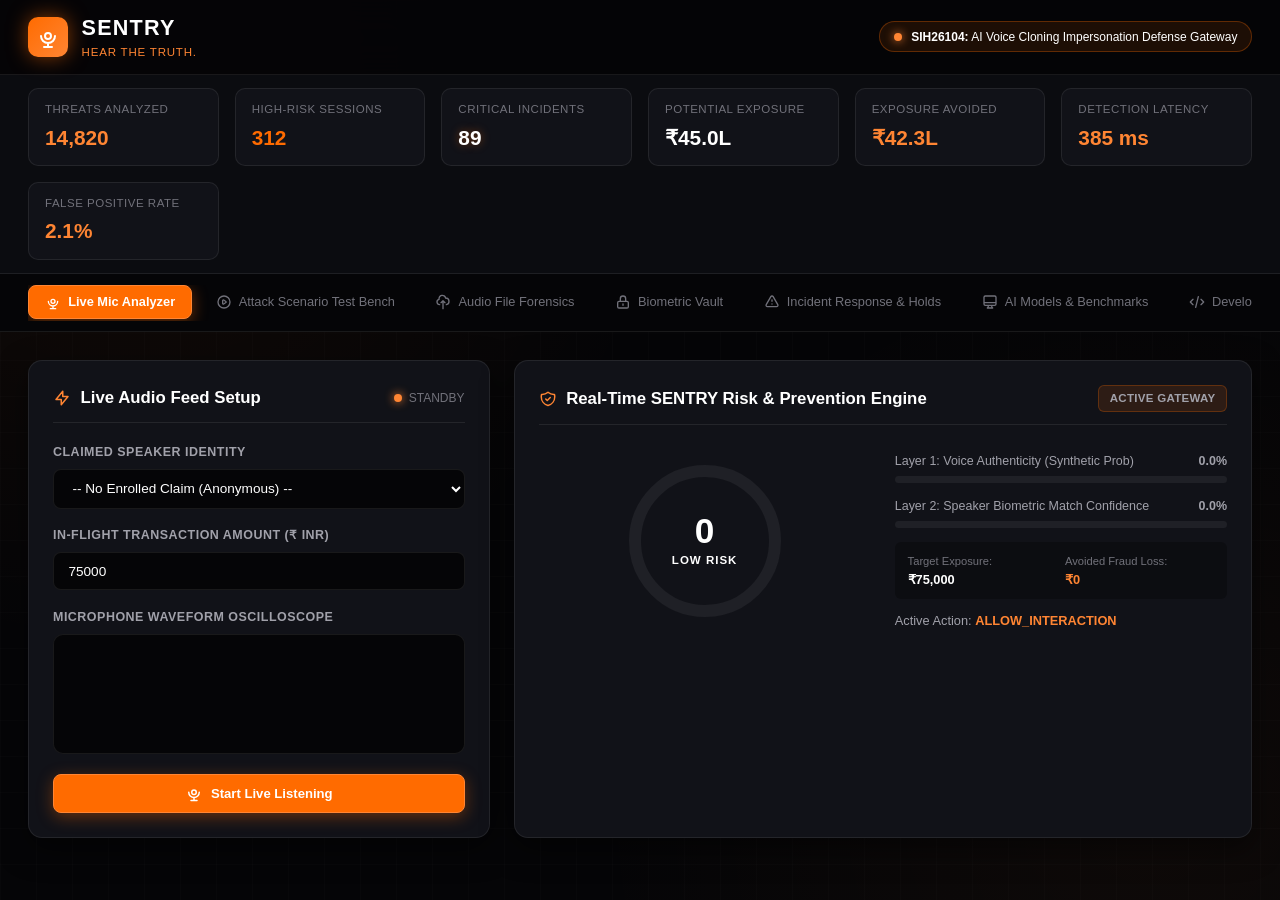
==== commit 94431fcd: "Merge remote-tracking branch 'origin/main'" ====
--- a/sentry/ui/static/index.html
+++ b/sentry/ui/static/index.html
@@ -11,7 +11,7 @@
   <link rel="preconnect" href="https://fonts.gstatic.com" crossorigin>
   <link href="https://fonts.googleapis.com/css2?family=Inter:wght@400;500;600;700&family=JetBrains+Mono:wght@400;600&family=Outfit:wght@600;700;800;900&display=swap" rel="stylesheet">
 
-  <link rel="stylesheet" href="/static/css/styles.css?v=20260903_v3">
+  <link rel="stylesheet" href="css/styles.css?v=20260903_v3">
 </head>
 <body>
 
--- a/sentry/ui/static/css/styles.css
+++ b/sentry/ui/static/css/styles.css
@@ -0,0 +1,711 @@
+/* SENTRY — Pitch Black & Neon Orange Theme */
+
+:root {
+  /* MAIN THEME: PITCH BLACK (Majorly Dark Surfaces) */
+  --bg-primary: #050507;
+  --bg-secondary: #0b0c10;
+  --bg-card: #111218;
+  --bg-card-hover: #171822;
+  --border-color: rgba(255, 255, 255, 0.08);
+  --border-glow: rgba(255, 107, 0, 0.4);
+  
+  /* TYPOGRAPHY: CRISP WHITE & ZINC */
+  --text-primary: #ffffff;
+  --text-secondary: #a1a1aa;
+  --text-muted: #71717a;
+  
+  /* ACCENT: NEON ORANGE */
+  --accent-orange: #ff6b00;
+  --accent-orange-bright: #ff8533;
+  --accent-orange-subtle: rgba(255, 107, 0, 0.12);
+  --accent-orange-glow: rgba(255, 107, 0, 0.45);
+  
+  /* Universal Color Aliases mapped to Neon Orange & Crisp White */
+  --accent-cyan: #ff8533;
+  --accent-blue: #ff6b00;
+  --accent-violet: #ff8533;
+  --accent-emerald: #ff8533;
+  --accent-amber: #ff6b00;
+  --accent-crimson: #ff6b00;
+
+  --font-sans: 'Inter', -apple-system, BlinkMacSystemFont, 'Segoe UI', Roboto, sans-serif;
+  --font-mono: 'JetBrains Mono', 'Fira Code', monospace;
+  --font-display: 'Outfit', var(--font-sans);
+}
+
+* {
+  box-sizing: border-box;
+  margin: 0;
+  padding: 0;
+}
+
+body {
+  background-color: var(--bg-primary);
+  background-image: 
+    radial-gradient(circle at 10% 10%, rgba(255, 107, 0, 0.06) 0%, transparent 40%),
+    radial-gradient(circle at 90% 90%, rgba(255, 133, 51, 0.04) 0%, transparent 40%),
+    linear-gradient(rgba(255, 255, 255, 0.012) 1px, transparent 1px),
+    linear-gradient(90deg, rgba(255, 255, 255, 0.012) 1px, transparent 1px);
+  background-size: 100% 100%, 100% 100%, 36px 36px, 36px 36px;
+  color: var(--text-primary);
+  font-family: var(--font-sans);
+  line-height: 1.5;
+  min-height: 100vh;
+  overflow-x: hidden;
+}
+
+/* Scrollbar */
+::-webkit-scrollbar {
+  width: 6px;
+  height: 6px;
+}
+::-webkit-scrollbar-track {
+  background: var(--bg-primary);
+}
+::-webkit-scrollbar-thumb {
+  background: rgba(255, 255, 255, 0.12);
+  border-radius: 4px;
+}
+::-webkit-scrollbar-thumb:hover {
+  background: var(--accent-orange-bright);
+}
+
+/* App Header */
+.app-header {
+  background: rgba(5, 5, 7, 0.92);
+  backdrop-filter: blur(20px);
+  -webkit-backdrop-filter: blur(20px);
+  border-bottom: 1px solid var(--border-color);
+  position: sticky;
+  top: 0;
+  z-index: 100;
+  padding: 0.75rem 1.75rem;
+}
+
+.header-container {
+  max-width: 1680px;
+  margin: 0 auto;
+  display: flex;
+  justify-content: space-between;
+  align-items: center;
+  gap: 1.5rem;
+}
+
+.brand-section {
+  display: flex;
+  align-items: center;
+  gap: 0.85rem;
+}
+
+.brand-logo {
+  width: 40px;
+  height: 40px;
+  background: linear-gradient(135deg, #ff6b00, #ff8533);
+  border-radius: 10px;
+  display: flex;
+  align-items: center;
+  justify-content: center;
+  box-shadow: 0 0 20px rgba(255, 107, 0, 0.5);
+}
+
+.brand-logo svg {
+  width: 24px;
+  height: 24px;
+  color: #ffffff;
+}
+
+.brand-title h1 {
+  font-family: var(--font-display);
+  font-size: 1.35rem;
+  font-weight: 800;
+  letter-spacing: 1.2px;
+  color: #ffffff;
+}
+
+.brand-title p {
+  font-size: 0.72rem;
+  color: var(--accent-orange-bright);
+  font-style: normal;
+  letter-spacing: 0.8px;
+  text-transform: uppercase;
+}
+
+.ps-badge {
+  background: rgba(255, 107, 0, 0.1);
+  border: 1px solid rgba(255, 107, 0, 0.3);
+  padding: 0.35rem 0.85rem;
+  border-radius: 20px;
+  font-size: 0.75rem;
+  color: #ffffff;
+  display: flex;
+  align-items: center;
+  gap: 0.6rem;
+}
+
+.pulse-dot {
+  width: 8px;
+  height: 8px;
+  background-color: var(--accent-orange-bright);
+  border-radius: 50%;
+  box-shadow: 0 0 10px var(--accent-orange-bright);
+  animation: pulse 2s infinite;
+}
+
+@keyframes pulse {
+  0% { transform: scale(0.95); opacity: 0.7; }
+  50% { transform: scale(1.3); opacity: 1; box-shadow: 0 0 14px var(--accent-orange-bright); }
+  100% { transform: scale(0.95); opacity: 0.7; }
+}
+
+/* Executive KPI Bar */
+.kpi-bar {
+  background: var(--bg-secondary);
+  border-bottom: 1px solid var(--border-color);
+  padding: 0.85rem 1.75rem;
+}
+
+.kpi-container {
+  max-width: 1680px;
+  margin: 0 auto;
+  display: grid;
+  grid-template-columns: repeat(auto-fit, minmax(180px, 1fr));
+  gap: 1rem;
+}
+
+.kpi-card {
+  background: var(--bg-card);
+  border: 1px solid var(--border-color);
+  border-radius: 10px;
+  padding: 0.75rem 1rem;
+  display: flex;
+  flex-direction: column;
+  transition: all 0.2s ease;
+}
+
+.kpi-card:hover {
+  border-color: var(--border-glow);
+  transform: translateY(-2px);
+}
+
+.kpi-label {
+  font-size: 0.72rem;
+  color: var(--text-muted);
+  text-transform: uppercase;
+  letter-spacing: 0.5px;
+  margin-bottom: 0.2rem;
+}
+
+.kpi-value {
+  font-family: var(--font-display);
+  font-size: 1.3rem;
+  font-weight: 700;
+  color: #ffffff;
+}
+
+.kpi-value.cyan {
+  color: var(--accent-orange-bright);
+}
+
+.kpi-value.amber {
+  color: var(--accent-orange);
+}
+
+.kpi-value.crimson {
+  color: #ffffff;
+  text-shadow: 0 0 10px rgba(255, 107, 0, 0.4);
+}
+
+.kpi-value.emerald {
+  color: var(--accent-orange-bright);
+}
+
+/* Navigation Tabs Bar */
+.nav-tabs {
+  background: var(--bg-primary);
+  border-bottom: 1px solid var(--border-color);
+  padding: 0.65rem 1.75rem;
+  position: sticky;
+  top: 57px;
+  z-index: 90;
+}
+
+.tabs-container {
+  max-width: 1680px;
+  margin: 0 auto;
+  display: flex;
+  gap: 0.4rem;
+  overflow-x: auto;
+  padding-bottom: 2px;
+}
+
+.tab-btn {
+  background: transparent;
+  border: 1px solid transparent;
+  color: var(--text-muted);
+  padding: 0.5rem 1rem;
+  border-radius: 8px;
+  font-family: var(--font-sans);
+  font-size: 0.8rem;
+  font-weight: 500;
+  cursor: pointer;
+  display: flex;
+  align-items: center;
+  gap: 0.45rem;
+  white-space: nowrap;
+  transition: all 0.2s ease;
+}
+
+.tab-btn:hover {
+  color: var(--text-primary);
+  background: rgba(255, 255, 255, 0.04);
+}
+
+.tab-btn.active {
+  background: var(--accent-orange);
+  color: #ffffff;
+  border-color: var(--accent-orange-bright);
+  font-weight: 600;
+  box-shadow: 0 4px 16px rgba(255, 107, 0, 0.4);
+}
+
+/* Main Layout Wrappers */
+.main-wrapper {
+  max-width: 1680px;
+  margin: 0 auto;
+  padding: 1.75rem;
+}
+
+.tab-panel {
+  display: none;
+}
+
+.tab-panel.active {
+  display: block;
+  animation: fadeIn 0.3s ease;
+}
+
+@keyframes fadeIn {
+  from { opacity: 0; transform: translateY(4px); }
+  to { opacity: 1; transform: translateY(0); }
+}
+
+/* Grid Framework */
+.grid-1-2 {
+  display: grid;
+  grid-template-columns: 1fr 1.6fr;
+  gap: 1.5rem;
+}
+
+.grid-2-1 {
+  display: grid;
+  grid-template-columns: 1.6fr 1fr;
+  gap: 1.5rem;
+}
+
+.grid-2 {
+  display: grid;
+  grid-template-columns: 1fr 1fr;
+  gap: 1.5rem;
+}
+
+.grid-3 {
+  display: grid;
+  grid-template-columns: repeat(3, 1fr);
+  gap: 1.5rem;
+}
+
+@media (max-width: 1024px) {
+  .grid-1-2, .grid-2-1, .grid-2, .grid-3 {
+    grid-template-columns: 1fr;
+  }
+}
+
+/* Cards */
+.glass-card {
+  background: var(--bg-card);
+  border: 1px solid var(--border-color);
+  border-radius: 14px;
+  padding: 1.5rem;
+  position: relative;
+  transition: all 0.25s ease;
+  box-shadow: 0 10px 30px rgba(0, 0, 0, 0.5);
+}
+
+.glass-card:hover {
+  border-color: rgba(255, 107, 0, 0.35);
+}
+
+.card-header {
+  display: flex;
+  justify-content: space-between;
+  align-items: center;
+  margin-bottom: 1.25rem;
+  padding-bottom: 0.75rem;
+  border-bottom: 1px solid var(--border-color);
+}
+
+.card-title {
+  font-family: var(--font-display);
+  font-size: 1.05rem;
+  font-weight: 700;
+  color: #ffffff;
+  display: flex;
+  align-items: center;
+  gap: 0.6rem;
+}
+
+.card-title svg {
+  color: var(--accent-orange-bright);
+}
+
+/* Buttons */
+.btn {
+  display: inline-flex;
+  align-items: center;
+  justify-content: center;
+  gap: 0.5rem;
+  padding: 0.6rem 1.15rem;
+  border-radius: 8px;
+  font-family: var(--font-sans);
+  font-size: 0.82rem;
+  font-weight: 600;
+  cursor: pointer;
+  transition: all 0.2s ease;
+}
+
+.btn-primary {
+  background: var(--accent-orange);
+  border: 1px solid var(--accent-orange-bright);
+  color: #ffffff;
+  box-shadow: 0 4px 16px rgba(255, 107, 0, 0.35);
+}
+
+.btn-primary:hover {
+  background: var(--accent-orange-bright);
+  box-shadow: 0 6px 22px rgba(255, 107, 0, 0.55);
+  transform: translateY(-1px);
+}
+
+.btn-secondary {
+  background: rgba(255, 255, 255, 0.05);
+  border: 1px solid var(--border-color);
+  color: var(--text-primary);
+}
+
+.btn-secondary:hover {
+  background: rgba(255, 255, 255, 0.09);
+  border-color: rgba(255, 255, 255, 0.2);
+}
+
+.btn-danger {
+  background: rgba(255, 107, 0, 0.2);
+  border: 1px solid var(--accent-orange);
+  color: #ffffff;
+}
+
+.btn-danger:hover {
+  background: var(--accent-orange);
+}
+
+.btn-success {
+  background: var(--accent-orange);
+  border: 1px solid var(--accent-orange-bright);
+  color: #ffffff;
+}
+
+.btn-sm {
+  padding: 0.35rem 0.75rem;
+  font-size: 0.75rem;
+}
+
+/* Forms & Inputs */
+.form-group {
+  margin-bottom: 1.1rem;
+}
+
+.form-label {
+  display: block;
+  font-size: 0.78rem;
+  font-weight: 600;
+  color: var(--text-secondary);
+  margin-bottom: 0.45rem;
+  text-transform: uppercase;
+  letter-spacing: 0.5px;
+}
+
+.form-input, .form-select, .form-textarea {
+  width: 100%;
+  background: #050507;
+  border: 1px solid var(--border-color);
+  border-radius: 8px;
+  padding: 0.65rem 0.9rem;
+  color: var(--text-primary);
+  font-family: var(--font-sans);
+  font-size: 0.85rem;
+  transition: all 0.2s ease;
+}
+
+.form-input:focus, .form-select:focus, .form-textarea:focus {
+  outline: none;
+  border-color: var(--accent-orange);
+  box-shadow: 0 0 12px rgba(255, 107, 0, 0.3);
+}
+
+/* Audio Visualizers */
+.visualizer-box {
+  background: #050507;
+  border: 1px solid var(--border-color);
+  border-radius: 10px;
+  height: 120px;
+  position: relative;
+  overflow: hidden;
+}
+
+.visualizer-canvas {
+  width: 100%;
+  height: 100%;
+  display: block;
+}
+
+/* Risk Meter & Gauges */
+.risk-gauge-container {
+  display: flex;
+  flex-direction: column;
+  align-items: center;
+  justify-content: center;
+  padding: 1rem 0;
+}
+
+.risk-circle {
+  width: 160px;
+  height: 160px;
+  position: relative;
+  display: flex;
+  align-items: center;
+  justify-content: center;
+}
+
+.risk-circle svg {
+  transform: rotate(-90deg);
+  width: 160px;
+  height: 160px;
+}
+
+.risk-circle-bg {
+  fill: none;
+  stroke: rgba(255, 255, 255, 0.06);
+  stroke-width: 12;
+}
+
+.risk-circle-val {
+  fill: none;
+  stroke-width: 12;
+  stroke: var(--accent-orange-bright);
+  stroke-linecap: round;
+  stroke-dasharray: 440;
+  stroke-dashoffset: 440;
+  transition: stroke-dashoffset 0.6s ease, stroke 0.4s ease;
+}
+
+.risk-number-overlay {
+  position: absolute;
+  text-align: center;
+}
+
+.risk-number-overlay .score {
+  font-family: var(--font-display);
+  font-size: 2.2rem;
+  font-weight: 800;
+  line-height: 1;
+  color: #ffffff;
+}
+
+.risk-number-overlay .tier-label {
+  font-size: 0.72rem;
+  font-weight: 700;
+  letter-spacing: 1px;
+  margin-top: 0.25rem;
+  text-transform: uppercase;
+  color: var(--text-secondary);
+}
+
+/* Badges & Tags */
+.badge {
+  display: inline-flex;
+  align-items: center;
+  gap: 0.35rem;
+  padding: 0.25rem 0.65rem;
+  border-radius: 6px;
+  font-size: 0.72rem;
+  font-weight: 600;
+  letter-spacing: 0.3px;
+}
+
+.badge-low { background: rgba(255, 107, 0, 0.12); color: var(--text-secondary); border: 1px solid rgba(255, 107, 0, 0.25); }
+.badge-moderate { background: rgba(255, 107, 0, 0.22); color: #ffffff; border: 1px solid var(--accent-orange); }
+.badge-high { background: rgba(255, 107, 0, 0.35); color: #ffffff; border: 1px solid var(--accent-orange-bright); }
+.badge-critical { background: var(--accent-orange); color: #ffffff; border: 1px solid var(--accent-orange-bright); box-shadow: 0 0 14px rgba(255, 107, 0, 0.6); }
+
+/* Alert Notification Banner */
+.prevention-banner {
+  border-radius: 10px;
+  padding: 1rem;
+  margin-bottom: 1.25rem;
+  display: flex;
+  align-items: center;
+  gap: 1rem;
+  background: rgba(255, 107, 0, 0.15);
+  border: 1px solid var(--accent-orange);
+  color: #ffffff;
+}
+
+/* Metric Progress Bar */
+.metric-row {
+  margin-bottom: 0.85rem;
+}
+
+.metric-header {
+  display: flex;
+  justify-content: space-between;
+  font-size: 0.78rem;
+  margin-bottom: 0.35rem;
+  color: var(--text-secondary);
+}
+
+.progress-track {
+  background: rgba(255, 255, 255, 0.06);
+  border-radius: 4px;
+  height: 7px;
+  overflow: hidden;
+}
+
+.progress-fill {
+  height: 100%;
+  border-radius: 4px;
+  background: var(--accent-orange-bright);
+  transition: width 0.5s ease;
+}
+
+/* Scenario Cards */
+.scenario-grid {
+  display: grid;
+  grid-template-columns: repeat(auto-fit, minmax(300px, 1fr));
+  gap: 1.25rem;
+}
+
+.scenario-card {
+  background: var(--bg-card);
+  border: 1px solid var(--border-color);
+  border-radius: 12px;
+  padding: 1.2rem;
+  cursor: pointer;
+  transition: all 0.2s ease;
+  position: relative;
+  display: flex;
+  flex-direction: column;
+  justify-content: space-between;
+}
+
+.scenario-card:hover {
+  transform: translateY(-3px);
+  border-color: var(--accent-orange);
+  box-shadow: 0 8px 24px rgba(255, 107, 0, 0.25);
+}
+
+.scenario-card.active {
+  border-color: var(--accent-orange-bright);
+  background: rgba(255, 107, 0, 0.12);
+}
+
+.scenario-card h3 {
+  font-family: var(--font-display);
+  font-size: 1rem;
+  margin-bottom: 0.4rem;
+  color: #ffffff;
+}
+
+.scenario-card p {
+  font-size: 0.8rem;
+  color: var(--text-secondary);
+  margin-bottom: 0.8rem;
+  flex-grow: 1;
+}
+
+/* Tables */
+.data-table {
+  width: 100%;
+  border-collapse: collapse;
+  font-size: 0.82rem;
+}
+
+.data-table th {
+  background: rgba(255, 255, 255, 0.03);
+  color: var(--text-muted);
+  text-align: left;
+  padding: 0.75rem 1rem;
+  border-bottom: 1px solid var(--border-color);
+  font-size: 0.72rem;
+  text-transform: uppercase;
+  letter-spacing: 0.5px;
+}
+
+.data-table td {
+  padding: 0.75rem 1rem;
+  border-bottom: 1px solid rgba(255, 255, 255, 0.04);
+  color: var(--text-secondary);
+}
+
+.data-table tr:hover td {
+  background: rgba(255, 255, 255, 0.03);
+  color: #ffffff;
+}
+
+/* Code Snippet Box */
+.code-box {
+  background: #050507;
+  border: 1px solid var(--border-color);
+  border-radius: 10px;
+  padding: 1.1rem;
+  font-family: var(--font-mono);
+  font-size: 0.8rem;
+  color: var(--accent-orange-bright);
+  overflow-x: auto;
+  white-space: pre;
+}
+
+/* Slider Controls */
+.slider-group {
+  margin-bottom: 1.25rem;
+}
+
+.slider-label {
+  display: flex;
+  justify-content: space-between;
+  font-size: 0.82rem;
+  margin-bottom: 0.4rem;
+  color: var(--text-secondary);
+}
+
+.slider-val {
+  font-weight: 700;
+  color: #ffffff;
+}
+
+.range-slider {
+  -webkit-appearance: none;
+  width: 100%;
+  height: 6px;
+  border-radius: 3px;
+  background: rgba(255, 255, 255, 0.08);
+  outline: none;
+}
+
+.range-slider::-webkit-slider-thumb {
+  -webkit-appearance: none;
+  width: 18px;
+  height: 18px;
+  border-radius: 50%;
+  background: var(--accent-orange);
+  cursor: pointer;
+  box-shadow: 0 0 12px var(--accent-orange);
+}
